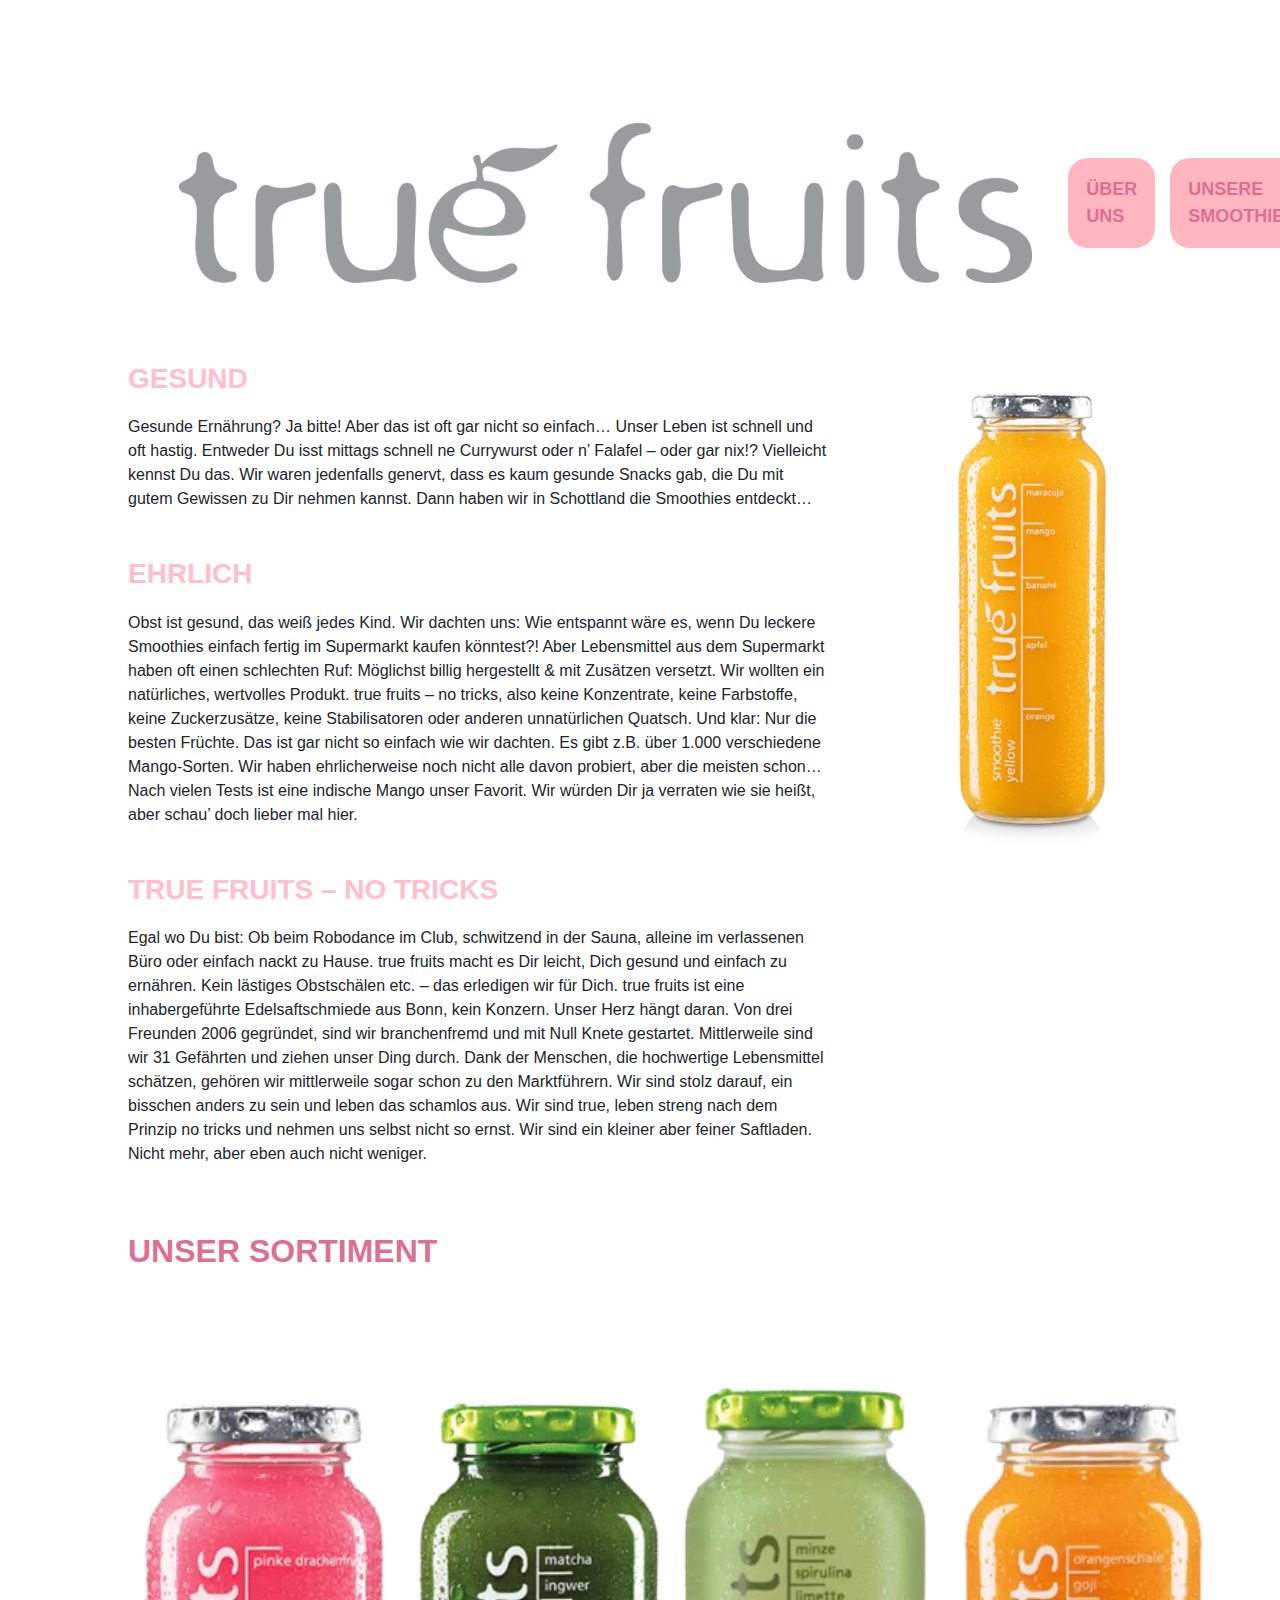
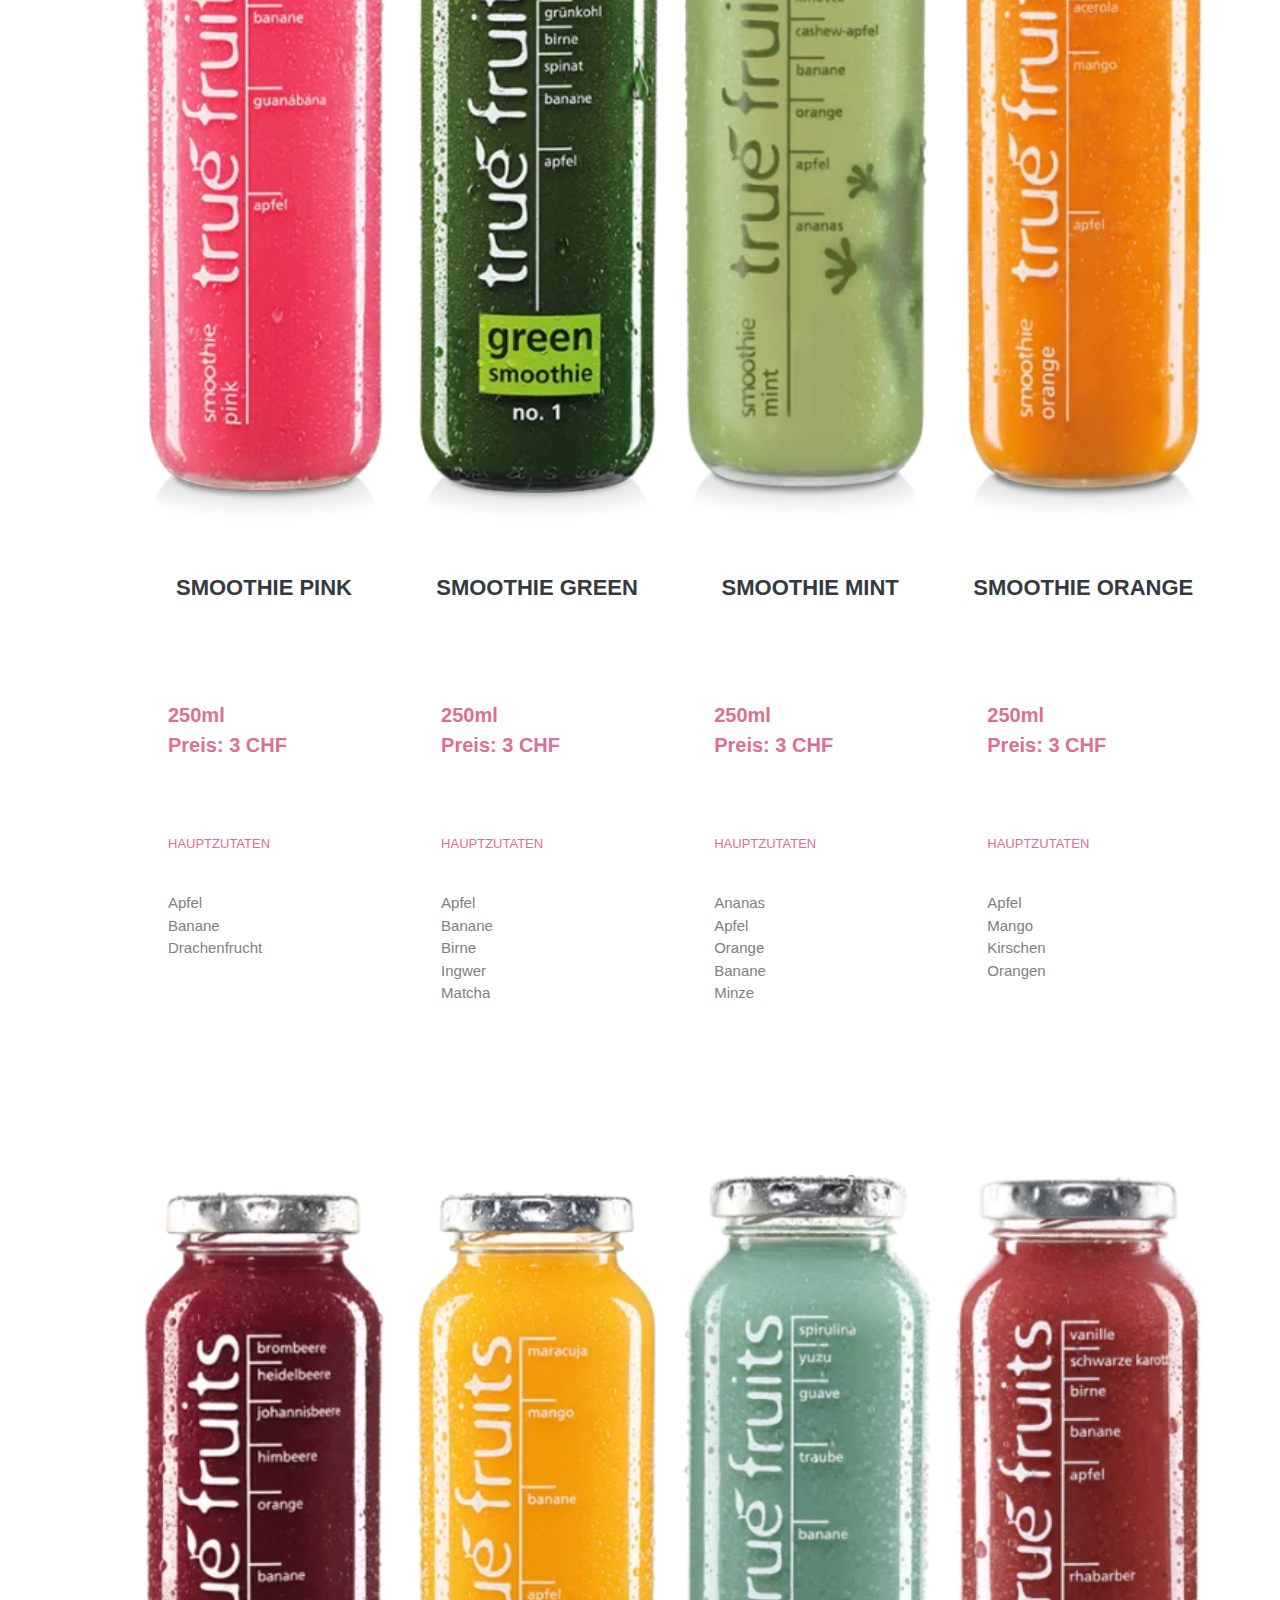
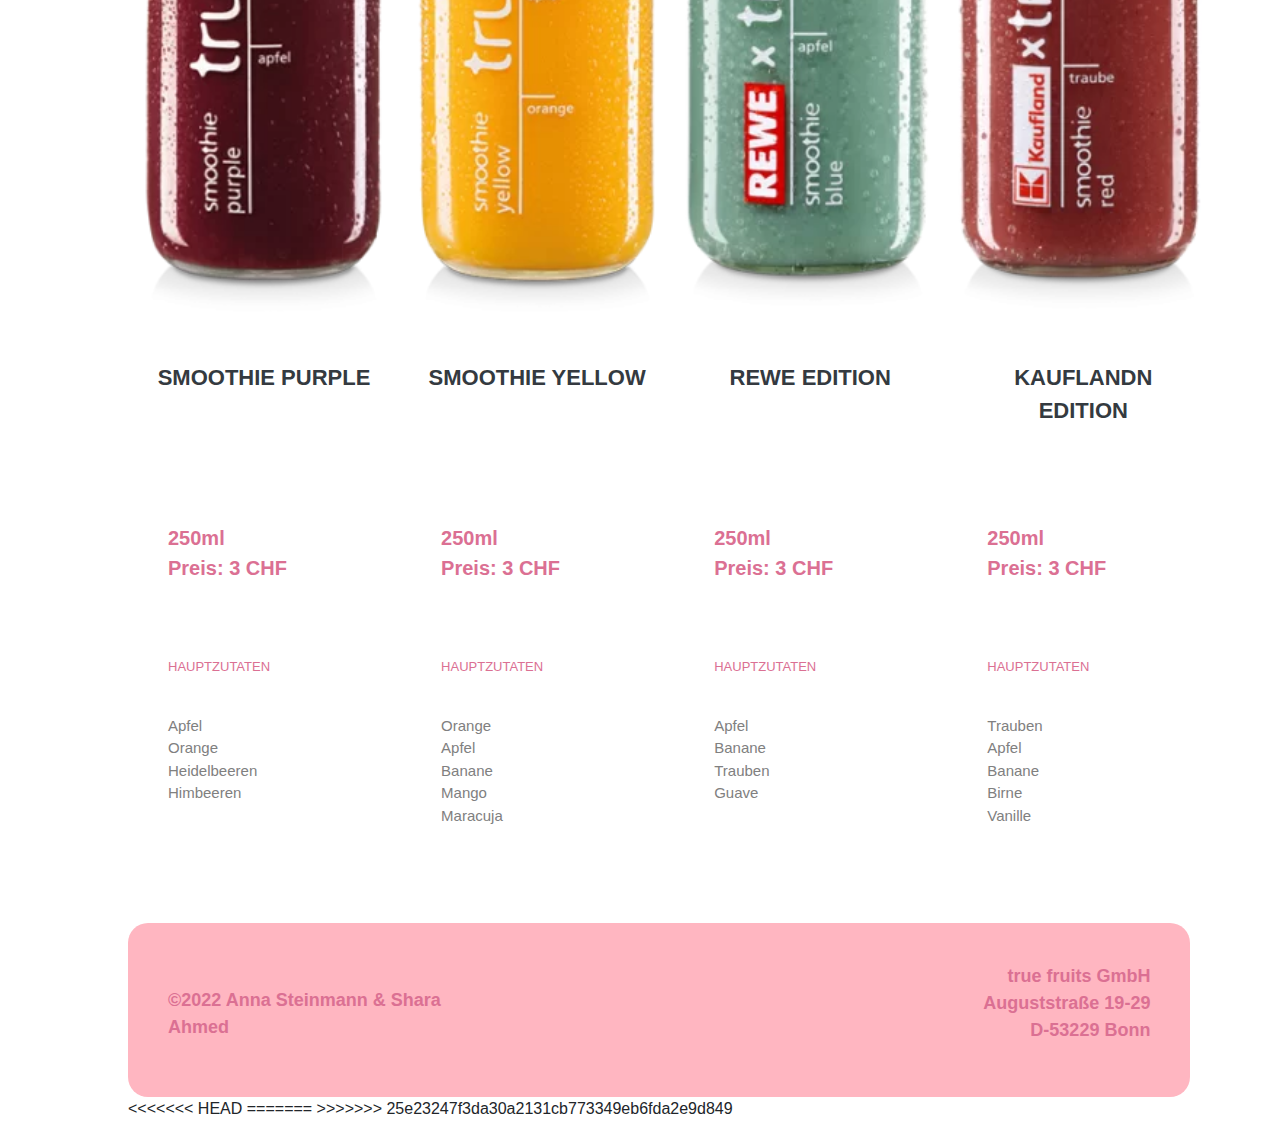
==== index.html @ 3691b010 "trouble shooting" ====
<!doctype html>
<html lang="de">
  <head>
    <!-- Required meta tags -->
    <meta charset="UTF-8">
	<title>true fruits</title>
    <meta name="viewport" content="width=device-width, initial-scale=1, shrink-to-fit=no">

    <link rel="stylesheet" type="text/css" href="styles.css" media="screen" />

    <!-- Bootstrap CSS -->
    <link rel="stylesheet" href="https://stackpath.bootstrapcdn.com/bootstrap/4.4.1/css/bootstrap.min.css" integrity="sha384-Vkoo8x4CGsO3+Hhxv8T/Q5PaXtkKtu6ug5TOeNV6gBiFeWPGFN9MuhOf23Q9Ifjh" crossorigin="anonymous">
    <link rel="stylesheet" herf="#style.css">
    <link rel="stylesheet" href="#detail.css">
    <title>TRUE FRUITS</title>
    </head>
    <body>

    <nav class="navbar navbar-expand-lg">
      <div class="container-fluid">
        <a class="navbar-brand" href="#navbar-brand">
          <img src="img/general/logo.png" alt="" width="auto" height="90">
          </a>
        <button class="navbar-toggler" type="button" data-bs-toggle="collapse" data-bs-target="#navbarNav" aria-controls="navbarNav" aria-expanded="false" aria-label="Toggle navigation">
          <span class="navbar-toggler-icon"></span>
        </button>
        <div class="cnavbar-" id="navbarNav">
          <ul class="navbar-nav">
            <li class="nav-item">
              <a class="nav-link" href="#about-us">Über Uns</a>
            </li>
            <li class="nav-item">
              <a class="nav-link" href="#smoothies">Unsere Smoothies</a>
            </li>

          </ul>
        </div>
      </div>
    </nav>

<div class="row">
<div class= "col-md-8">
    <div id="about-us"><h2></h2>
      <p><h3 class="p1 font-weight-bold" >gesund</h3>
        Gesunde Ernährung? Ja bitte! Aber das ist oft gar nicht so einfach… Unser Leben ist schnell und oft hastig. Entweder Du isst mittags schnell ne Currywurst oder n’ Falafel – oder gar nix!? Vielleicht kennst Du das. Wir waren jedenfalls genervt, dass es kaum gesunde Snacks gab, die Du mit gutem Gewissen zu Dir nehmen kannst. Dann haben wir in Schottland die Smoothies entdeckt…</p>
        
        <h3 class="p1 font-weight-bold">ehrlich</h3>
        <p>Obst ist gesund, das weiß jedes Kind. Wir dachten uns: Wie entspannt wäre es, wenn Du leckere Smoothies einfach fertig im Supermarkt kaufen könntest?! Aber Lebensmittel aus dem Supermarkt haben oft einen schlechten Ruf: Möglichst billig hergestellt & mit Zusätzen versetzt. Wir wollten ein natürliches, wertvolles Produkt. true fruits – no tricks, also keine Konzentrate, keine Farbstoffe, keine Zuckerzusätze, keine Stabilisatoren oder anderen unnatürlichen Quatsch. Und klar: Nur die besten Früchte. Das ist gar nicht so einfach wie wir dachten. Es gibt z.B. über 1.000 verschiedene Mango-Sorten. Wir haben ehrlicherweise noch nicht alle davon probiert, aber die meisten schon… Nach vielen Tests ist eine indische Mango unser Favorit. Wir würden Dir ja verraten wie sie heißt, aber schau’ doch lieber mal hier.</p>
        
        <h3 class="p1 font-weight-bold">true fruits – no tricks</h3>
        <p>Egal wo Du bist: Ob beim Robodance im Club, schwitzend in der Sauna, alleine im verlassenen Büro oder einfach nackt zu Hause. true fruits macht es Dir leicht, Dich gesund und einfach zu ernähren. Kein lästiges Obstschälen etc. – das erledigen wir für Dich. true fruits ist eine inhabergeführte Edelsaftschmiede aus Bonn, kein Konzern. Unser Herz hängt daran. Von drei Freunden 2006 gegründet, sind wir branchenfremd und mit Null Knete gestartet. Mittlerweile sind wir 31 Gefährten und ziehen unser Ding durch. Dank der Menschen, die hochwertige Lebensmittel schätzen, gehören wir mittlerweile sogar schon zu den Marktführern. Wir sind stolz darauf, ein bisschen anders zu sein und leben das schamlos aus. Wir sind true, leben streng nach dem Prinzip no tricks und nehmen uns selbst nicht so ernst. Wir sind ein kleiner aber feiner Saftladen. Nicht mehr, aber eben auch nicht weniger.</p>

      </div>
</div>
<div class="col-md-1"></div>
<div class= "col-md-3">
    <div class="slideshow-container">
      <div class="mySlides">
        <img src="img/carousel/true_fruits_smoothie_yellow_.webp" style="width:70%">
      </div>
      <div class="mySlides">
        <img src="img/carousel/true_fruits_smoothie_purple_.webp" style="width:70%">
      </div>
      <div class="mySlides">
        <img src="img/carousel/true_fruits_smoothie_pink_.webp" style="width:70%">
      </div>
      <div class="mySlides">
        <img src="img/carousel/true_fruits_smoothie_orangenschale_.webp" style="width:70%">
      </div>
      <div class="mySlides">
        <img src="img/carousel/true_fruits_green_smoothie_.webp" style="width:70%">
      </div>
      <div class="mySlides">
        <img src="img/carousel/Smoothie_Mint_.webp" style="width:70%">
      </div>
      <div class="mySlides">
        <img src="img/carousel/Red_Smoothie_Kaufland_.webp" style="width:70%">
      </div>
      <div class="mySlides">
        <img src="img/carousel/Blue_Smoothie_Rewe_.webp" style="width:70%">
      </div>

      </div>
</div>

    </div>

    <script>
      var slideIndex = 0;
      showSlides();
      function showSlides() {
        var i;
        var slides = document.getElementsByClassName("mySlides");
        for(i = 0; i < slides.length; i++) {
         slides[i].style.display = "none";
        }
        slideIndex++;
        if(slideIndex > slides.length) {
          slideIndex = 1
        }
        slides[slideIndex - 1].style.display = "block";
        setTimeout(showSlides, 2000); // Change image every 2 seconds
      }
    </script>


<div class="smoothie" id="smoothies">
    <h2 class="p2 text-uppercase font-weight-bold">Unser Sortiment</h2>
    <div class="fruit" id="fruit">

<div class="row">
<div class="col-md-3">
    <div class="mb-3" class="card" style="width: 17rem;">
        <img class="card-img-top" src="img/carousel/true_fruits_smoothie_pink_.webp">
        <div class="card-body">
            <p class="card-text text-dark smoothie-name">Smoothie Pink</p>
        </div>
    </div>


</div>
    <div class="col-md-3">
    <div class="mb-3" class="card" style="width: 17rem;">
        <img class="card-img-top" src="img/carousel/true_fruits_green_smoothie_.webp">
        <div class="card-body">
            <p class="card-text text-dark smoothie-name">Smoothie Green</p>
        </div>
    </div>
</div>
    <div class="col-md-3">
    <div class=" mb-3" class="card" style="width: 17rem;">
        <img class="card-img-top" src="img/carousel/Smoothie_Mint_.webp">
        <div class="card-body">
            <p class="card-text text-dark smoothie-name">Smoothie Mint </p>
        </div>
    </div>
</div>
    <div class="col-md-3">
        <div class=" mb-3" class="card" style="width: 17rem;">
            <img class="card-img-top" src="img/carousel//true_fruits_smoothie_orangenschale_.webp">
            <div class="card-body">
                <p class="card-text text-dark smoothie-name">Smoothie Orange</p>
                </div>
            </div>
        </div>
    </div>
</div>
  </div>

  <div class="price" id="price">
    <h2 class="text-uppercase"></h2>

<div class="row">
  <div class="col-md-3">
    <div class=" mb-3"class="card" style="width: 17rem;">
        <div class="card-body">
                <p class="card-text ">250ml <br> Preis: 3 CHF</p>
        </div>
    </div>
</div>
    <div class="col-md-3">
      <div class=" mb-3"class="card" style="width: 17rem;">
          <div class="card-body">
                <p class="card-text ">250ml <br> Preis: 3 CHF</p>
          </div>
      </div>
  </div>
    <div class="col-md-3">
        <div class=" mb-3"class="card" style="width: 17rem;">
            <div class="card-body">
                <p class="card-text ">250ml <br> Preis: 3 CHF</p>
            </div>
        </div>
    </div>
    <div class="col-md-3">
      <div class=" mb-3"class="card" style="width: 17rem;">
          <div class="card-body">
                <p class="card-text ">250ml <br> Preis: 3 CHF</p>
          </div>
      </div>
  </div>
    </div>
</div>

 <div class="zutaten" id="zutaten">
    <div class="row -1">
        <div class="col-md-3">
          <h2 class="text-uppercase ingredients-title">Hauptzutaten</h2>
            <div class="mb-3" class="card" style="width: 17rem;">
                <div class="card-body">
                    <ul class="card-text ">
                    <li>Apfel</li>
                    <li>Banane</li>
                    <li>Drachenfrucht</li>
                    </ul>
                </div>
            </div>
        </div>

        <div class="col-md-3">
                  <h2 class="text-uppercase ingredients-title">Hauptzutaten</h2>
            <div class=" mb-3" class="card" style="width: 17rem;">
                <div class="card-body">
                    <ul class="card-text ">
                      <li>Apfel</li>
                      <li>Banane</li>
                      <li>Birne</li>
                      <li>Ingwer</li>
                      <li>Matcha</li>
                      </ul>
                </div>
            </div>
        </div>
        <div class="col-md-3">
                  <h2 class="text-uppercase ingredients-title">Hauptzutaten</h2>
            <div class=" mb-3" class="card" style="width: 17rem;">
                <div class="card-body">
                    <ul class="card-text ">
                      <li> Ananas</li>
                      <li> Apfel</li>
                      <li> Orange</li>
                      <li> Banane</li>
                      <li> Minze</li>
                      </ul>
                </div>
            </div>
        </div>
        <div class="col-md-3">
                  <h2 class="text-uppercase ingredients-title">Hauptzutaten</h2>
            <div class=" mb-3" class="card" style="width: 17rem;">
                <div class="card-body">
                    <ul class="card-text ">
                      <li>Apfel</li>
                      <li>Mango</li>
                      <li>Kirschen</li>
                      <li>Orangen</li>
                      </ul>
                    </div>
                </div>
            </div>
        </div>
    </div>




    <div class="smoothie" id="smoothies">
      <h2 class="text-uppercase"  ></h2>


    <div class="row">
        <div class="col-md-3">
            <div class=" mb-3"class="card" style="width: 17rem;">
                <img class="card-img-top" src="img/carousel/true_fruits_smoothie_purple_.webp">
                <div class="card-body">
                    <p class="card-text text-dark smoothie-name">Smoothie Purple</p>
                </div>
            </div>
        </div>
        <div class="col-md-3">
            <div class=" mb-3" class="card" style="width: 17rem;">
                <img class="card-img-top" src="img/carousel/true_fruits_smoothie_yellow_.webp">
                <div class="card-body">
                    <p class="card-text text-dark smoothie-name">Smoothie Yellow</p>
                </div>
            </div>
        </div>
        <div class="col-md-3">
            <div class=" mb-3" class="card" style="width: 17rem;">
                <img class="card-img-top" src="img/carousel/Blue_Smoothie_Rewe_.webp">
                <div class="card-body">
                    <p class="card-text text-dark smoothie-name">Rewe Edition</p>
                </div>
            </div>
        </div>
        <div class="col-md-3">
            <div class=" mb-3" class="card" style="width: 17rem;">
                <img class="card-img-top" src="img/carousel/Red_Smoothie_Kaufland_.webp">
                <div class="card-body">
                    <p class="card-text text-dark smoothie-name">Kauflandn Edition</p>
                    </div>
                </div>
            </div>
        </div>
    </div>

    <div class="price" id="price">
      <h2 class="text-uppercase"></h2>

  <div class="row">
    <div class="col-md-3">
      <div class=" mb-3"class="card" style="width: 17rem;">
          <div class="card-body">
                <p class="card-text ">250ml <br> Preis: 3 CHF</p>
          </div>
      </div>
  </div>
      <div class="col-md-3">
        <div class=" mb-3"class="card" style="width: 17rem;">
            <div class="card-body">
                <p class="card-text ">250ml <br> Preis: 3 CHF</p>
            </div>
        </div>
    </div>
      <div class="col-md-3">
          <div class=" mb-3"class="card" style="width: 17rem;">
              <div class="card-body">
            <p class="card-text ">250ml <br> Preis: 3 CHF</p>
              </div>
          </div>
      </div>
      <div class="col-md-3">
        <div class=" mb-3"class="card" style="width: 17rem;">
            <div class="card-body">
                <p class="card-text ">250ml <br> Preis: 3 CHF</p>
            </div>
        </div>
    </div>
      </div>
  </div>

    <div class="zutaten" id="zutaten">

  <div class="row">
      <div class="col-md-3">
        <h2 class="text-uppercase ingredients-title">Hauptzutaten</h2>
          <div class=" mb-3"class="card" style="width: 17rem;">
              <div class="card-body">
                  <ul class="card-text ">
                   <li> Apfel</li>
                   <li> Orange</li>
                   <li> Heidelbeeren</li>
                   <li> Himbeeren</li>
                   </ul>
              </div>
          </div>
      </div>
      <div class="col-md-3">
                <h2 class="text-uppercase ingredients-title">Hauptzutaten</h2>
          <div class=" mb-3"class="card" style="width: 17rem;">
              <div class="card-body">
                  <ul class="card-text">
                    <li> Orange</li>
                    <li> Apfel</li>
                    <li> Banane</li>
                    <li> Mango</li>
                   	<li> Maracuja</li>
                   	</ul>
              </div>
          </div>
      </div>
      <div class="col-md-3">
               <h2 class="text-uppercase ingredients-title">Hauptzutaten</h2>
          <div class=" mb-3"class="card" style="width: 17rem;">
              <div class="card-body">
                  <ul class="card-text ">
                   <li> Apfel</li>
                   <li> Banane</li>
                   <li> Trauben</li>
                   <li> Guave</li>
                   </ul>
              </div>
          </div>
      </div>
      <div class="col-md-3">
                <h2 class="text-uppercase ingredients-title">Hauptzutaten</h2>
          <div class=" mb-3"class="card" style="width: 17rem;">
              <div class="card-body">
                  <ul class="card-text ">
                    <li>Trauben</li>
                    <li>Apfel</li>
                    <li>Banane</li>
                    <li>Birne</li>
                    <li>Vanille</li>
                    </ul>
                  </div>
              </div>
          </div>
      </div>
  </div> 
  

  <footer>
    <div class="row">
      <div class="col-md-4">
        <p class="copy-text mt-4">&copy;2022 Anna Steinmann & Shara Ahmed</p>
      </div>
      <div class="col-md-4 text-right"></div>
      <div class="col-md-4 text-right">
      true fruits GmbH<br>
      Auguststraße 19-29<br>
      D-53229 Bonn<br>
    </div>
  </footer>

    <!-- Optional JavaScript -->
    <!-- jQuery first, then Popper.js, then Bootstrap JS -->
    <script src="https://cdn.jsdelivr.net/npm/bootstrap@5.1.3/dist/js/bootstrap.bundle.min.js" integrity="sha384-ka7Sk0Gln4gmtz2MlQnikT1wXgYsOg+OMhuP+IlRH9sENBO0LRn5q+8nbTov4+1p" crossorigin="anonymous"></script>
  
<<<<<<< HEAD
 <script src="main.js"></script>
    <script src="detail-json.js"></script>
  
=======
    <script src="main.js"></script>
    <script src="smoothies.js"></script>
>>>>>>> 25e23247f3da30a2131cb773349eb6fda2e9d849
  </body>
</html>
---- styles.css ----
body {
    padding: 7% 7% 1% 10%;
}

.navbar img{
    background-color: white!important;
    padding: 20px;
    width: auto;
    height: 200px;
}

.navbar li{
    background-color: lightpink;
    border-radius: 20px;
    padding: 10px;
    margin-right: 15px;
}

.navbar a{
    color: palevioletred;
    font-weight: bold;
    font-size: large;
    text-transform: uppercase;
}

h1 {
    color: pink;
    text-align: center;
    text-transform: uppercase;
    margin: 20px 0 20px 0;
    font-weight: bolder;
}

.p {
    font-size: medium;
    text-align: center;
    color: black;
}

h2 {
    color: palevioletred;
    text-align: justify;
    margin: 20px 0 20px 0;
    font-weight: bold;
}

.card-text{
    color: palevioletred;
    border: 20px;
    padding: 20px;
    font-size: 20px;
}

.card-text li{
    color: gray;
    font-size: 15px;
    text-align: left;
    list-style: none;
}

.smoothie-name{
    background-color: white;
    padding: 0;
    font-size: 22px;
    text-align: center;
    text-transform: uppercase;
}

.carousel-control-prev,.carousel-control-next{
    width: 10px;
    height: 20px;
    background-color: green;
}

  .p1{
      margin-bottom: 20px;
  }

  .p2{
      margin-top: 50px;
  }

  h3{
    color: pink;
    padding-top: 30px;
    text-transform: uppercase;
  }


.smoothie{
    margin-bottom: 20px;
    font-weight: bold;
}

.ingredients-title{
  font-size: small;
  margin: 0 0 0 40px;

}
.price{
  margin-top: 20px;
  margin-bottom: 20px;
  font-weight: bold;
}

* {
    box-sizing: content-box;
  }
  body {
    font-family: Verdana, sans-serif;
    margin: 0
  }


  .slideshow-container {
    max-width: 1000px;
    position: relative;
    margin: auto;
  }

  
  .fade {
    -webkit-animation-name: fade;
    -webkit-animation-duration: 5s;
    animation-name: fade;
    animation-duration: 5s;
  }
  @-webkit-keyframes fade {
    from {
      opacity: .4
    }
    to {
      opacity: 1
    }
  }
  @keyframes fade {
    from {
      opacity: .4
    }
    to {
      opacity: 1
    }
  }

  footer{
    color: palevioletred;
    background-color: lightpink;
    font-weight: bold;
    padding: 40px;
    font-size: large;
    margin-top: 40px;
      border-radius: 20px;
  }
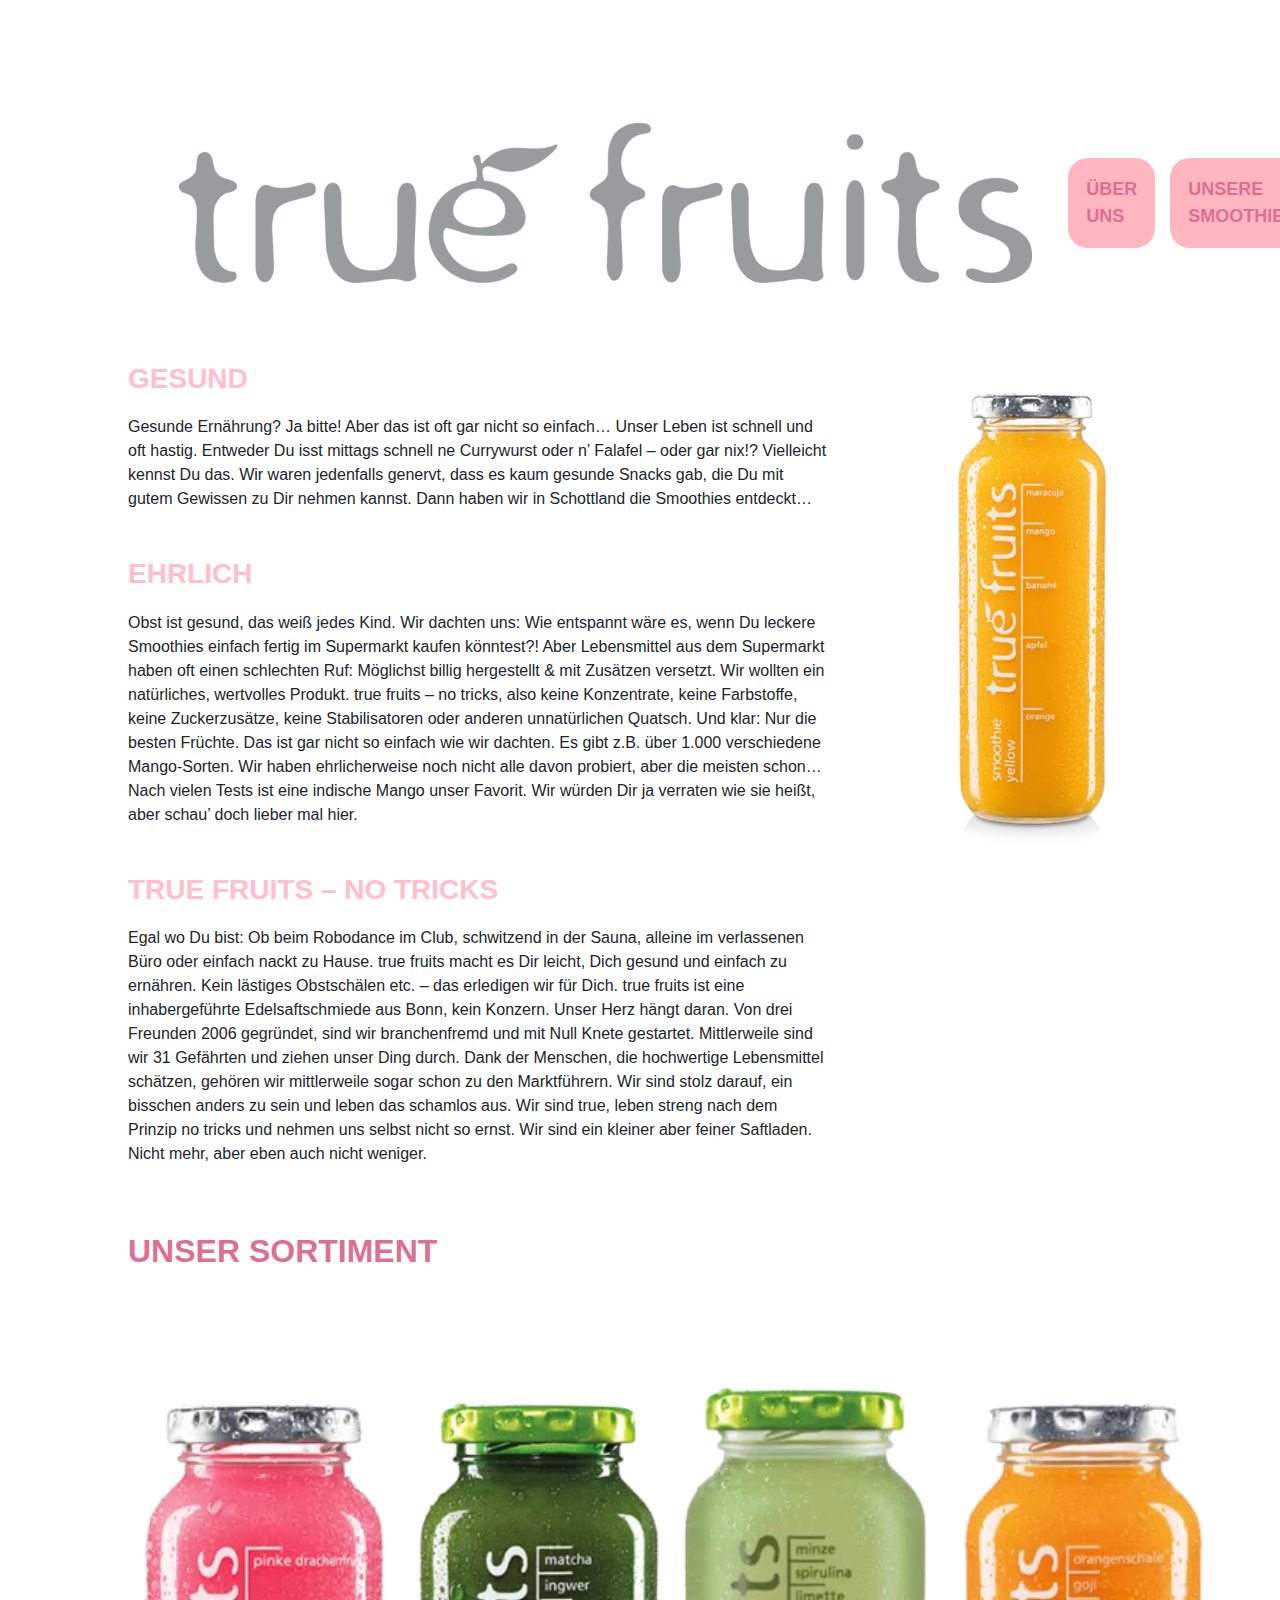
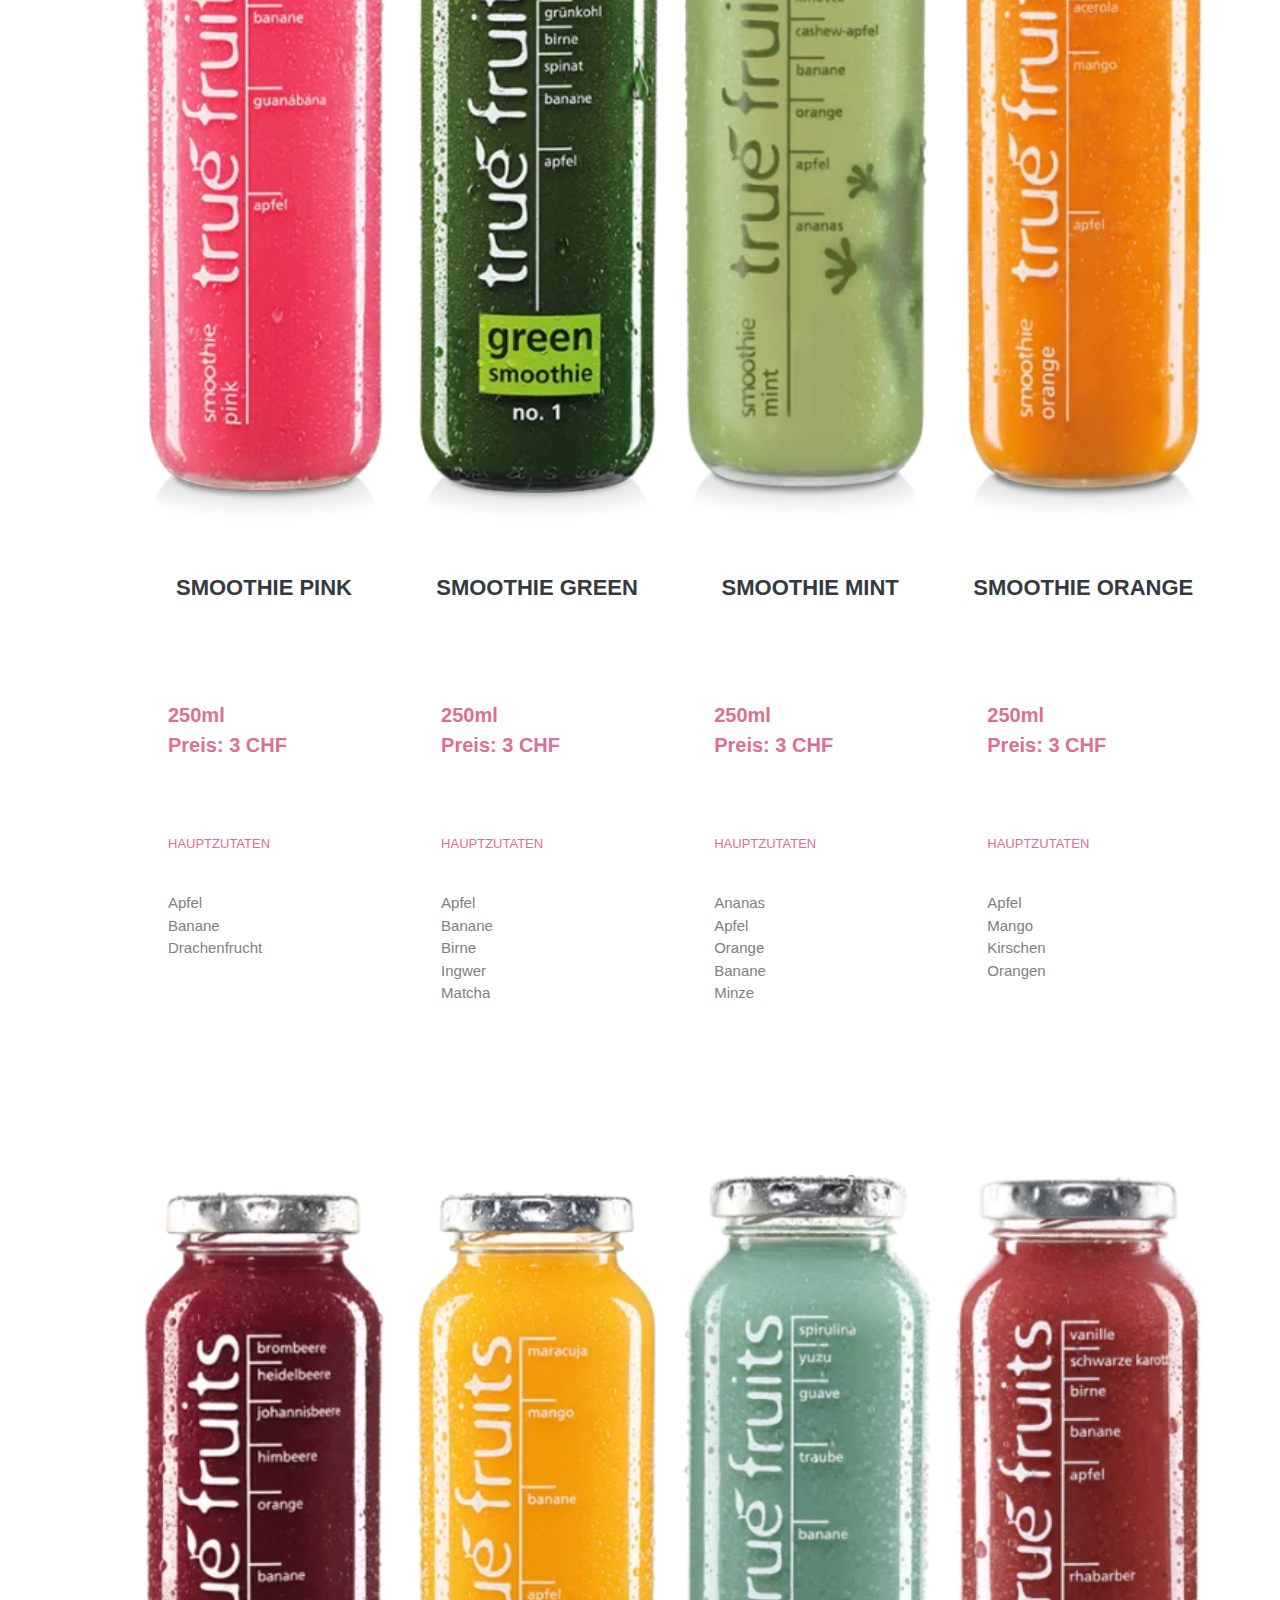
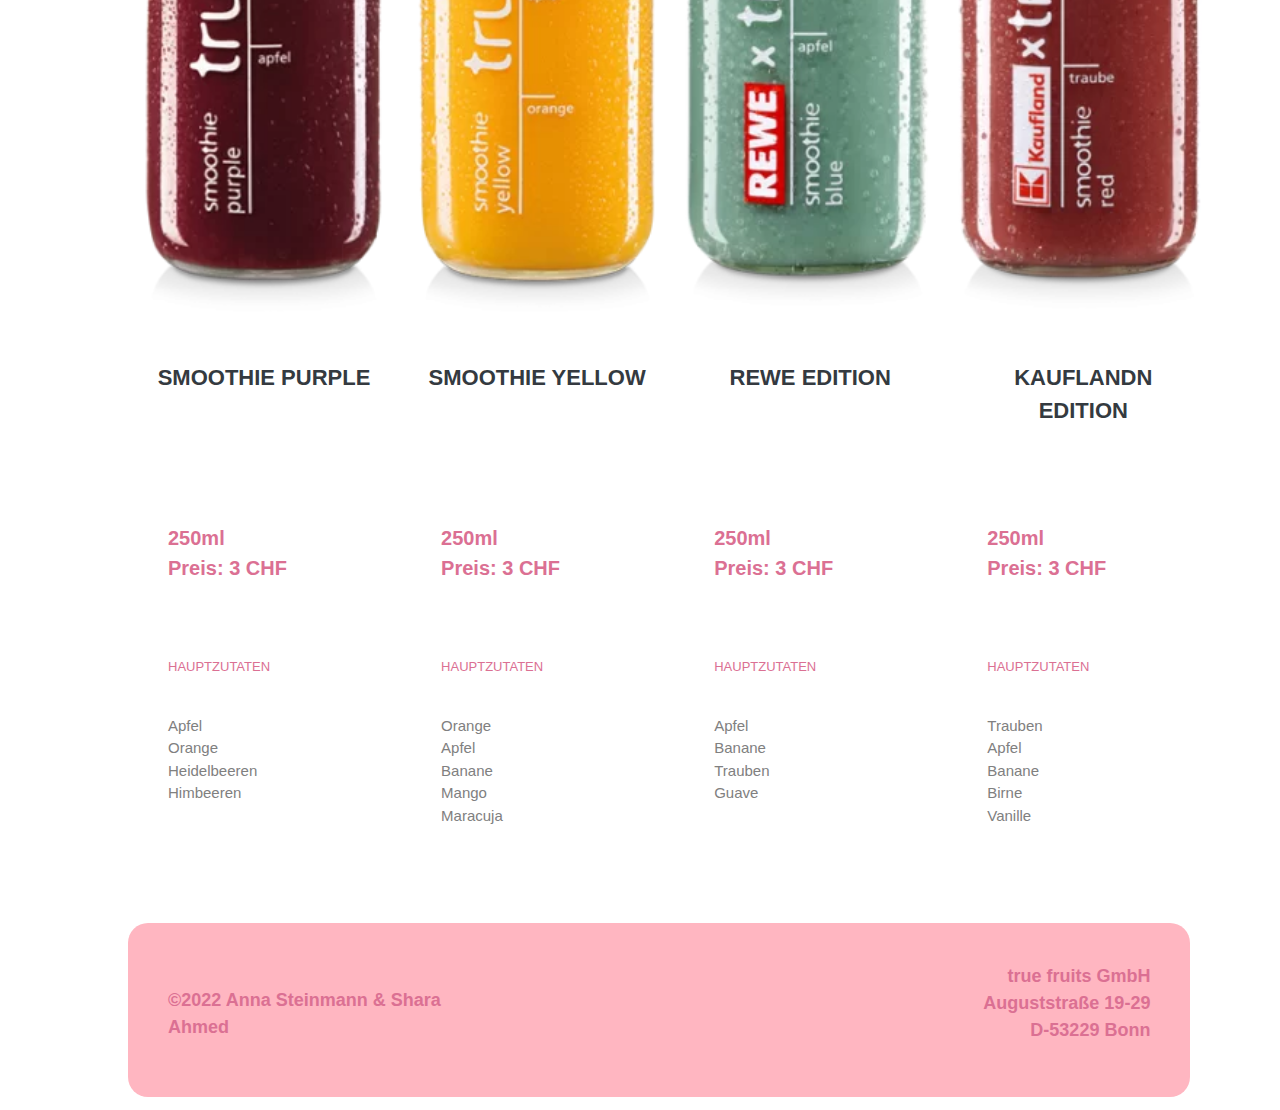
==== commit 4c1dd0ad: "fixed structure" ====
--- a/index.html
+++ b/index.html
@@ -6,12 +6,11 @@
 	<title>true fruits</title>
     <meta name="viewport" content="width=device-width, initial-scale=1, shrink-to-fit=no">
 
-    <link rel="stylesheet" type="text/css" href="styles.css" media="screen" />
+     <link rel="stylesheet" href="styles/styles.css">
 
     <!-- Bootstrap CSS -->
     <link rel="stylesheet" href="https://stackpath.bootstrapcdn.com/bootstrap/4.4.1/css/bootstrap.min.css" integrity="sha384-Vkoo8x4CGsO3+Hhxv8T/Q5PaXtkKtu6ug5TOeNV6gBiFeWPGFN9MuhOf23Q9Ifjh" crossorigin="anonymous">
-    <link rel="stylesheet" herf="#style.css">
-    <link rel="stylesheet" href="#detail.css">
+
     <title>TRUE FRUITS</title>
     </head>
     <body>
@@ -397,13 +396,11 @@
     <!-- jQuery first, then Popper.js, then Bootstrap JS -->
     <script src="https://cdn.jsdelivr.net/npm/bootstrap@5.1.3/dist/js/bootstrap.bundle.min.js" integrity="sha384-ka7Sk0Gln4gmtz2MlQnikT1wXgYsOg+OMhuP+IlRH9sENBO0LRn5q+8nbTov4+1p" crossorigin="anonymous"></script>
   
-<<<<<<< HEAD
- <script src="main.js"></script>
-    <script src="detail-json.js"></script>
+ <script src="scripts/main.js"></script>
+    <script src="scripts/detail-json.js"></script>
   
-=======
-    <script src="main.js"></script>
-    <script src="smoothies.js"></script>
->>>>>>> 25e23247f3da30a2131cb773349eb6fda2e9d849
+    <script src="scripts/main.js"></script>
+    <script src="scripts/smoothies.js"></script>
+
   </body>
 </html>--- a/styles/styles.css
+++ b/styles/styles.css
@@ -0,0 +1,153 @@
+body {
+    padding: 7% 7% 1% 10%;
+}
+
+.navbar img{
+    background-color: white!important;
+    padding: 20px;
+    width: auto;
+    height: 200px;
+}
+
+.navbar li{
+    background-color: lightpink;
+    border-radius: 20px;
+    padding: 10px;
+    margin-right: 15px;
+}
+
+.navbar a{
+    color: palevioletred;
+    font-weight: bold;
+    font-size: large;
+    text-transform: uppercase;
+}
+
+h1 {
+    color: pink;
+    text-align: center;
+    text-transform: uppercase;
+    margin: 20px 0 20px 0;
+    font-weight: bolder;
+}
+
+.p {
+    font-size: medium;
+    text-align: center;
+    color: black;
+}
+
+h2 {
+    color: palevioletred;
+    text-align: justify;
+    margin: 20px 0 20px 0;
+    font-weight: bold;
+}
+
+.card-text{
+    color: palevioletred;
+    border: 20px;
+    padding: 20px;
+    font-size: 20px;
+}
+
+.card-text li{
+    color: gray;
+    font-size: 15px;
+    text-align: left;
+    list-style: none;
+}
+
+.smoothie-name{
+    background-color: white;
+    padding: 0;
+    font-size: 22px;
+    text-align: center;
+    text-transform: uppercase;
+}
+
+.carousel-control-prev,.carousel-control-next{
+    width: 10px;
+    height: 20px;
+    background-color: green;
+}
+
+  .p1{
+      margin-bottom: 20px;
+  }
+
+  .p2{
+      margin-top: 50px;
+  }
+
+  h3{
+    color: pink;
+    padding-top: 30px;
+    text-transform: uppercase;
+  }
+
+
+.smoothie{
+    margin-bottom: 20px;
+    font-weight: bold;
+}
+
+.ingredients-title{
+  font-size: small;
+  margin: 0 0 0 40px;
+
+}
+.price{
+  margin-top: 20px;
+  margin-bottom: 20px;
+  font-weight: bold;
+}
+
+* {
+    box-sizing: content-box;
+  }
+  body {
+    font-family: Verdana, sans-serif;
+    margin: 0
+  }
+
+
+  .slideshow-container {
+    max-width: 1000px;
+    position: relative;
+    margin: auto;
+  }
+
+  
+  .fade {
+    -webkit-animation-name: fade;
+    -webkit-animation-duration: 5s;
+    animation-name: fade;
+    animation-duration: 5s;
+  }
+  @-webkit-keyframes fade {
+    from {
+      opacity: .4
+    }
+    to {
+      opacity: 1
+    }
+  }
+  @keyframes fade {
+    from {
+      opacity: .4
+    }
+    to {
+      opacity: 1
+    }
+  }
+
+  footer{
+    color: palevioletred;
+    background-color: lightpink;
+    font-weight: bold;
+    padding: 40px;
+    font-size: large;
+    margin-top: 40px;
+      border-radius: 20px;
+  }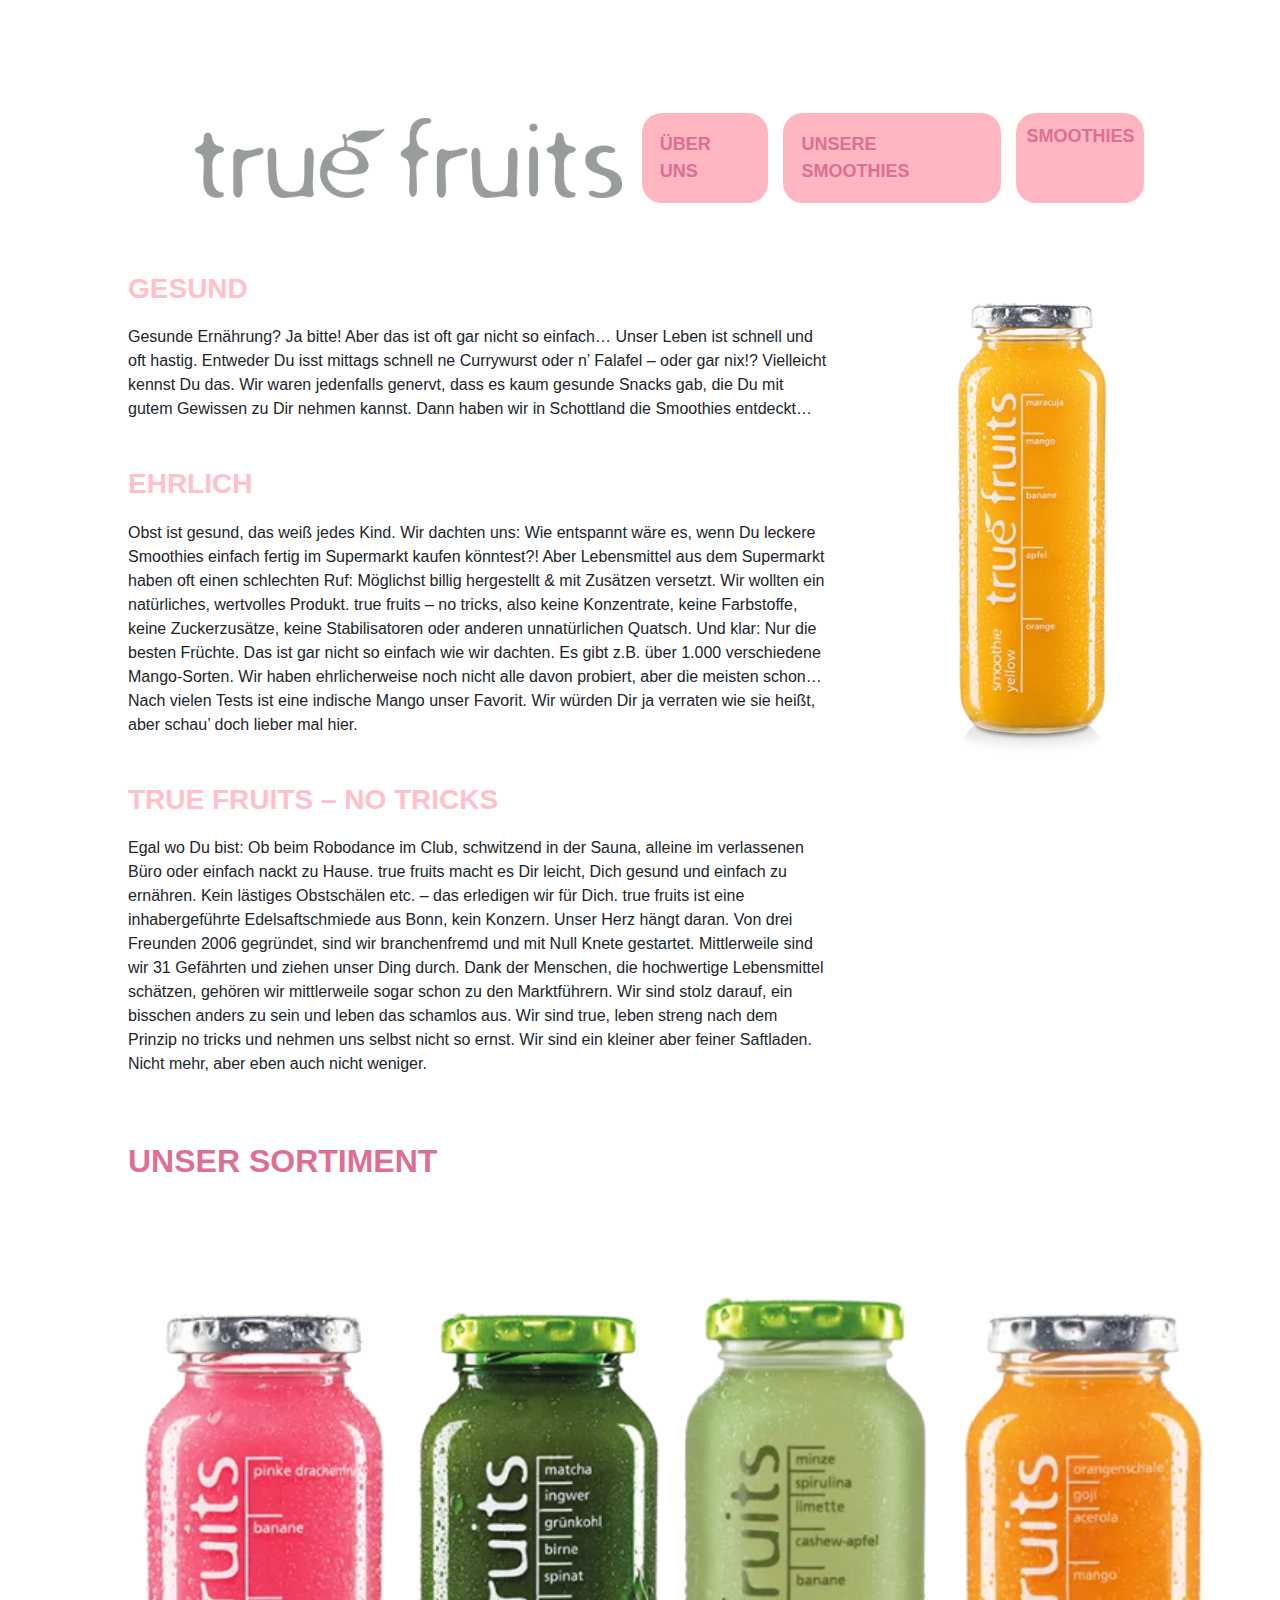
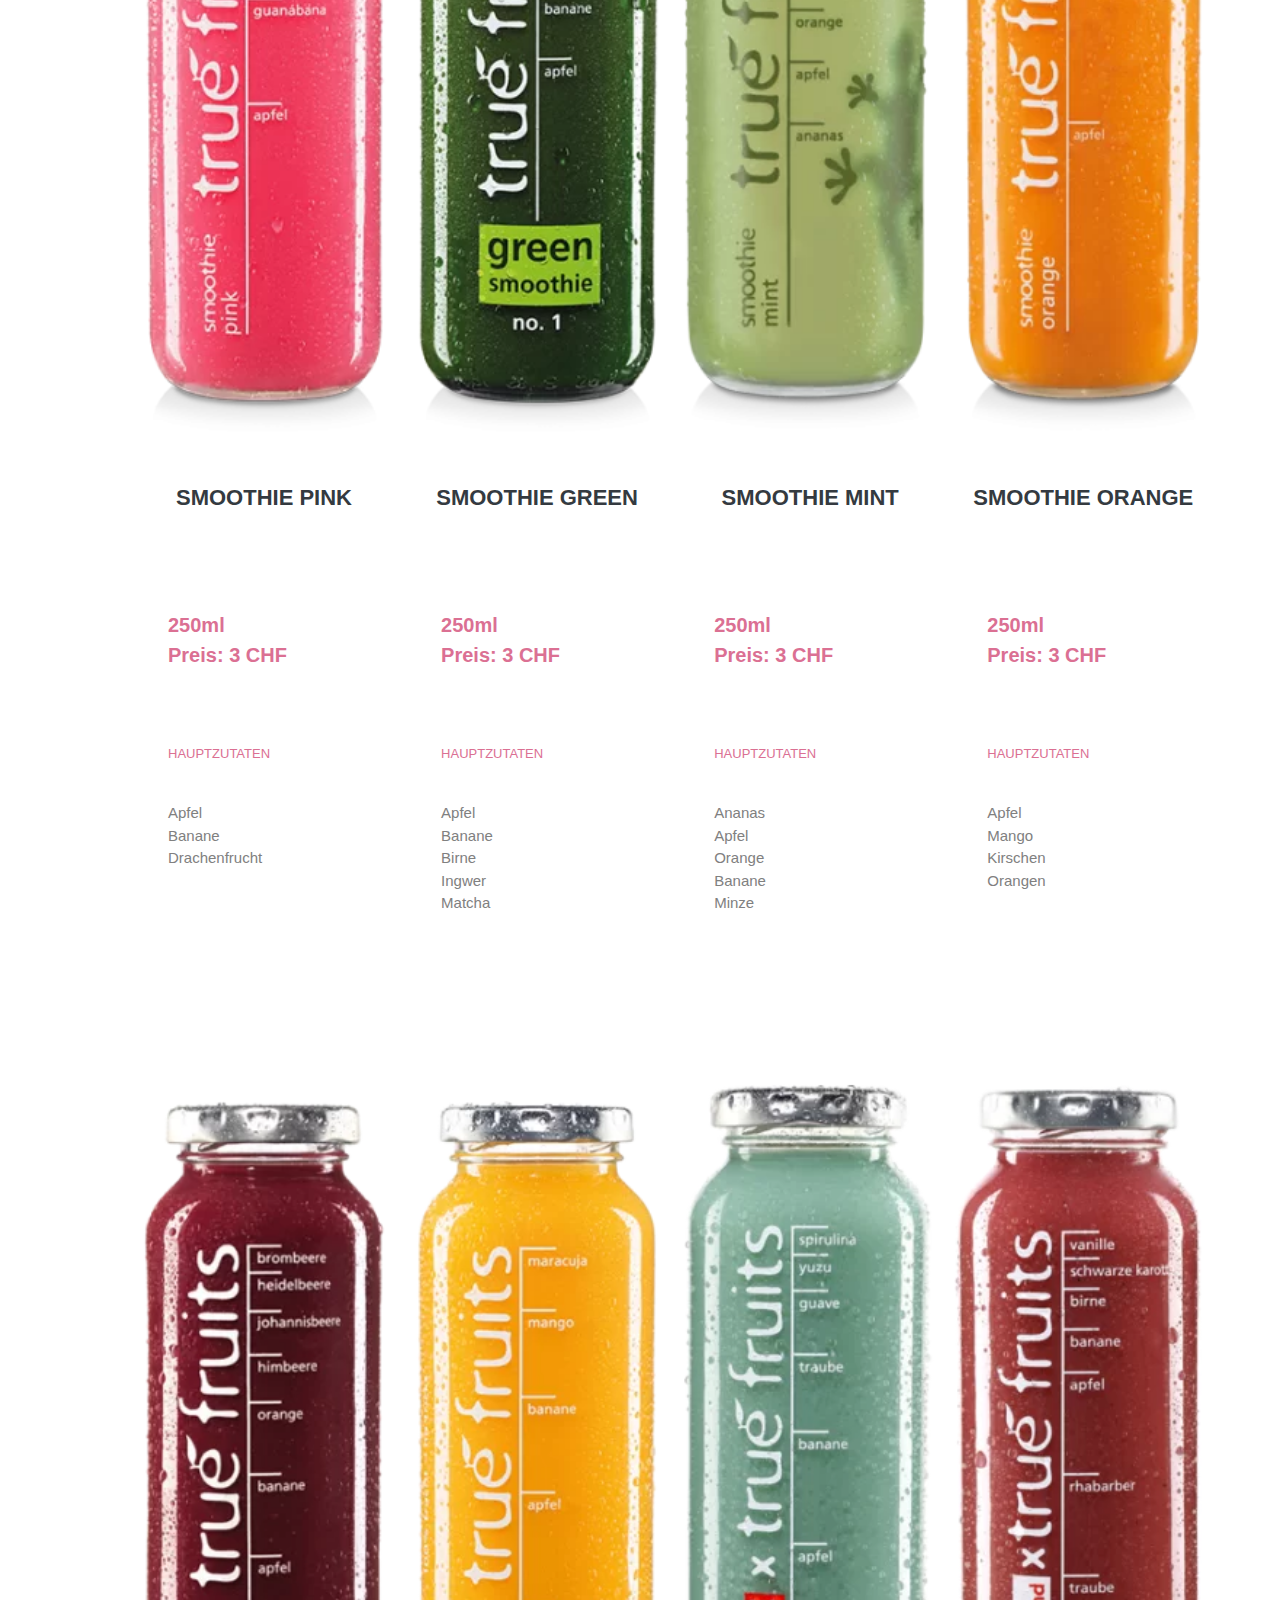
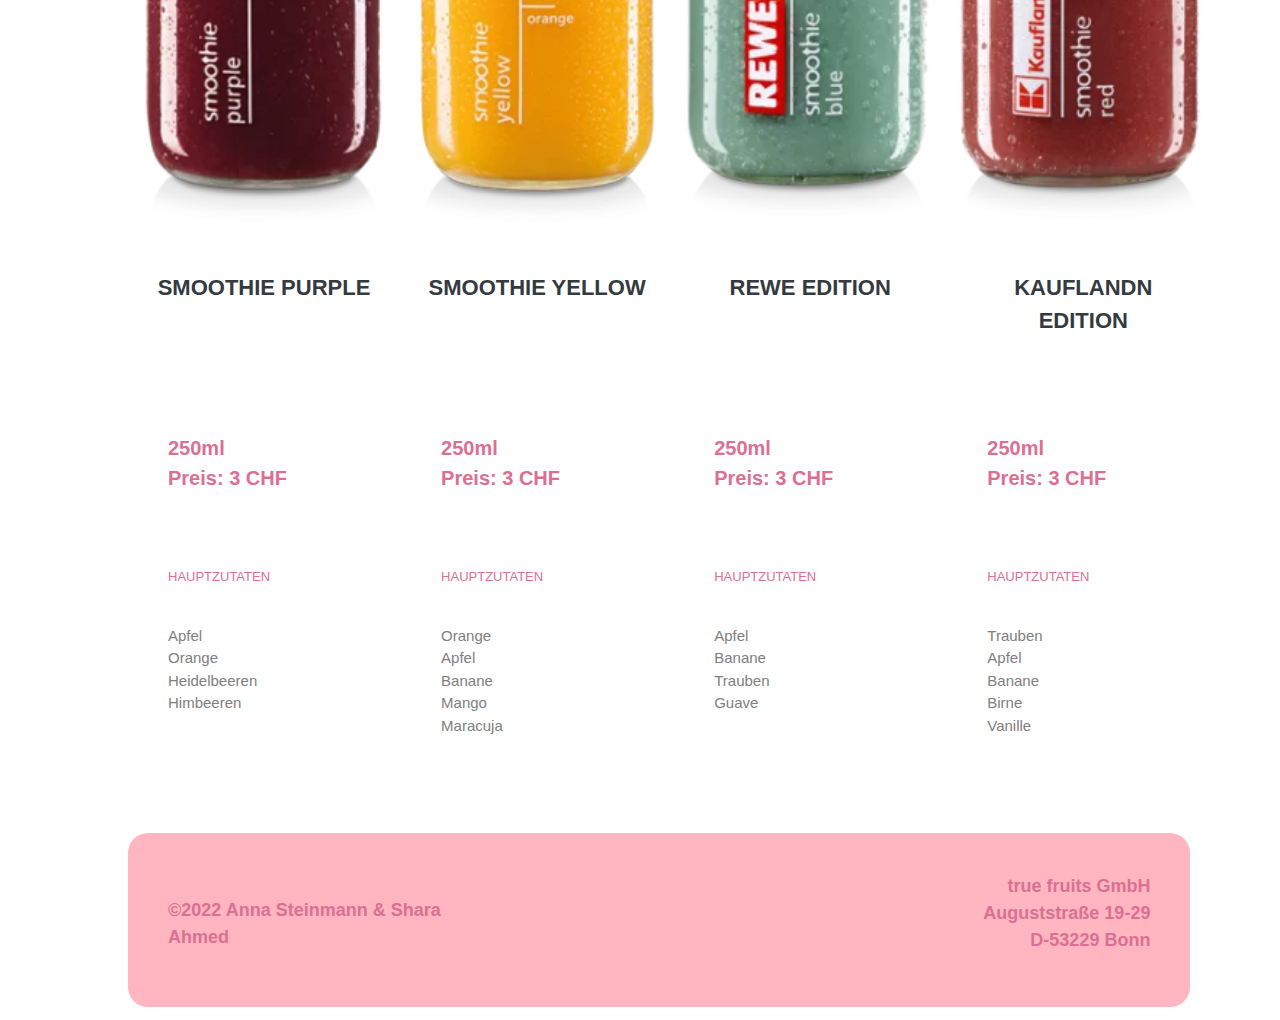
==== commit de2d40cf: "styling changes" ====
--- a/index.html
+++ b/index.html
@@ -18,7 +18,7 @@
     <nav class="navbar navbar-expand-lg">
       <div class="container-fluid">
         <a class="navbar-brand" href="#navbar-brand">
-          <img src="img/general/logo.png" alt="" width="auto" height="90">
+          <a href="index.html"><img class="logo" src="img/general/logo.png"></a>
           </a>
         <button class="navbar-toggler" type="button" data-bs-toggle="collapse" data-bs-target="#navbarNav" aria-controls="navbarNav" aria-expanded="false" aria-label="Toggle navigation">
           <span class="navbar-toggler-icon"></span>
@@ -30,6 +30,11 @@
             </li>
             <li class="nav-item">
               <a class="nav-link" href="#smoothies">Unsere Smoothies</a>
+            </li>
+
+            <li class="nav-item">
+              <a href="detail.html">Smoothies</a>
+
             </li>
 
           </ul>
--- a/styles/styles.css
+++ b/styles/styles.css
@@ -21,6 +21,14 @@
     font-weight: bold;
     font-size: large;
     text-transform: uppercase;
+}
+
+.logo{
+    background-color: red;
+    border: aquamarine;
+    height: 120px!important;
+    //margin-right: 500px;
+    padding: 0;
 }
 
 h1 {
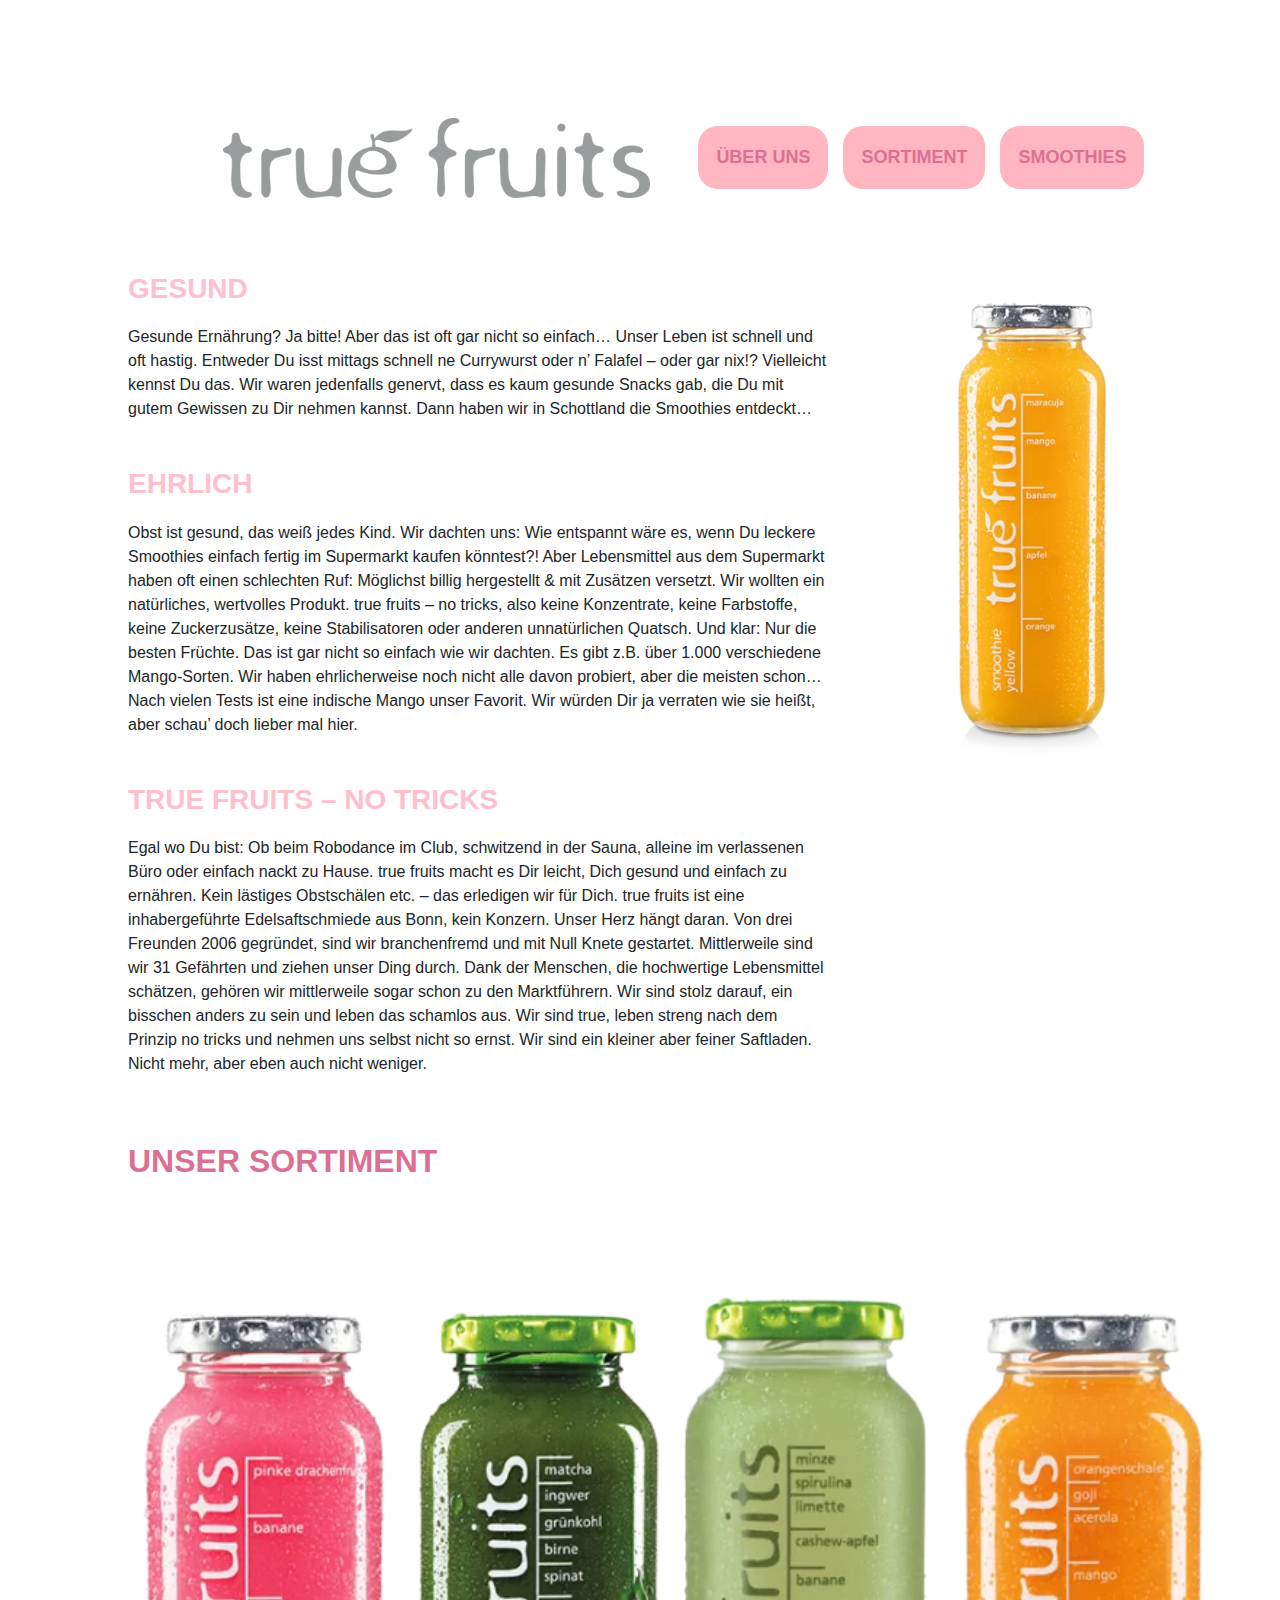
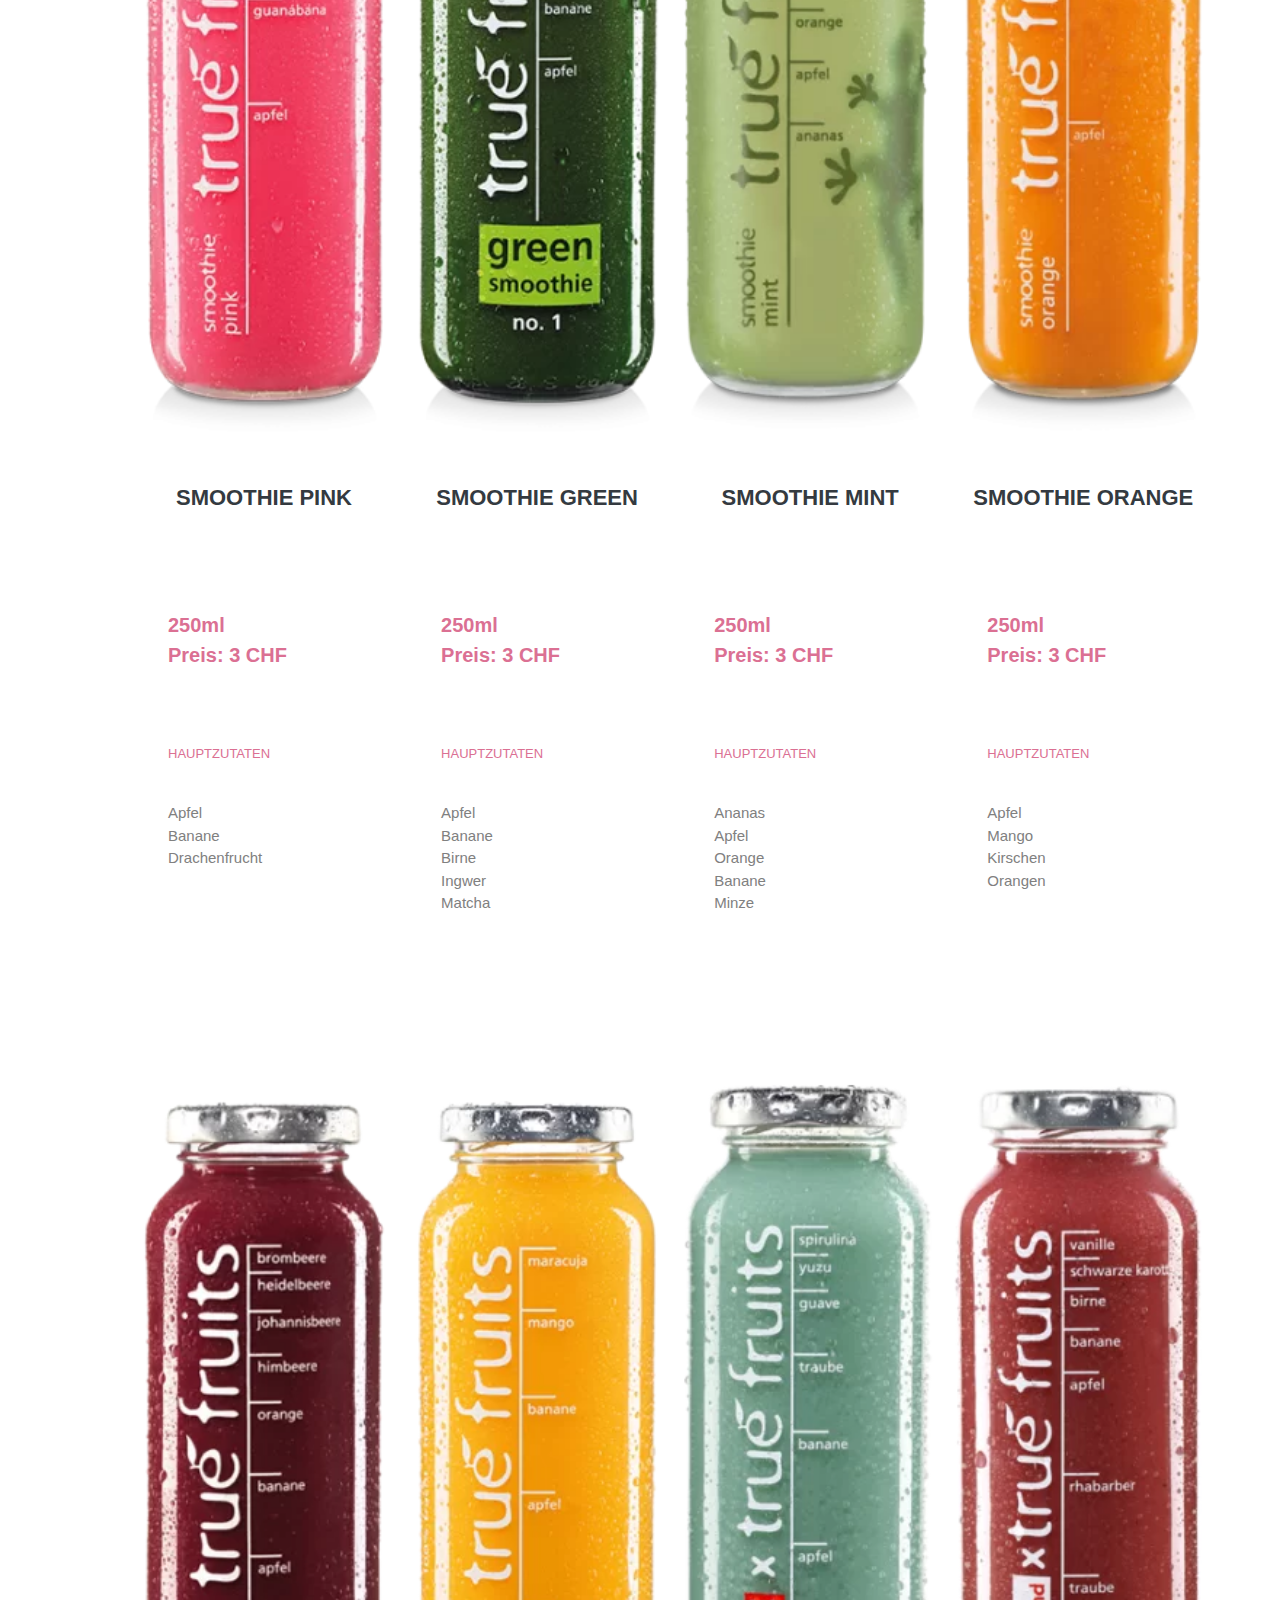
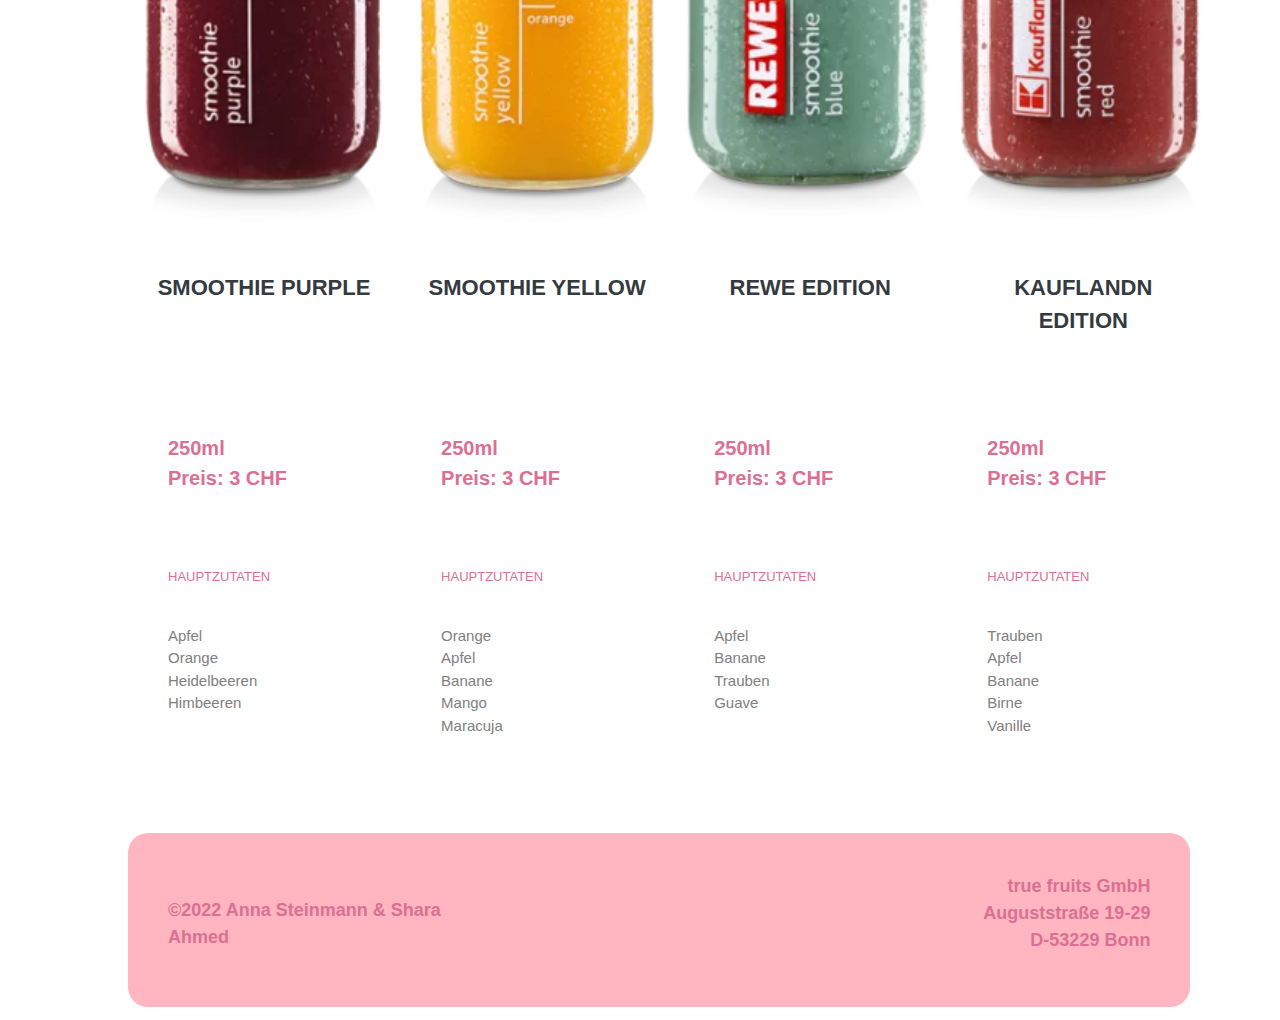
==== commit 75a327f8: "nav changes" ====
--- a/index.html
+++ b/index.html
@@ -29,11 +29,11 @@
               <a class="nav-link" href="#about-us">Über Uns</a>
             </li>
             <li class="nav-item">
-              <a class="nav-link" href="#smoothies">Unsere Smoothies</a>
+              <a class="nav-link" href="#smoothies">Sortiment</a>
             </li>
 
             <li class="nav-item">
-              <a href="detail.html">Smoothies</a>
+              <a  class="nav-link" href="detail.html">Smoothies</a>
 
             </li>
 
--- a/styles/styles.css
+++ b/styles/styles.css
@@ -27,8 +27,6 @@
     background-color: red;
     border: aquamarine;
     height: 120px!important;
-    //margin-right: 500px;
-    padding: 0;
 }
 
 h1 {
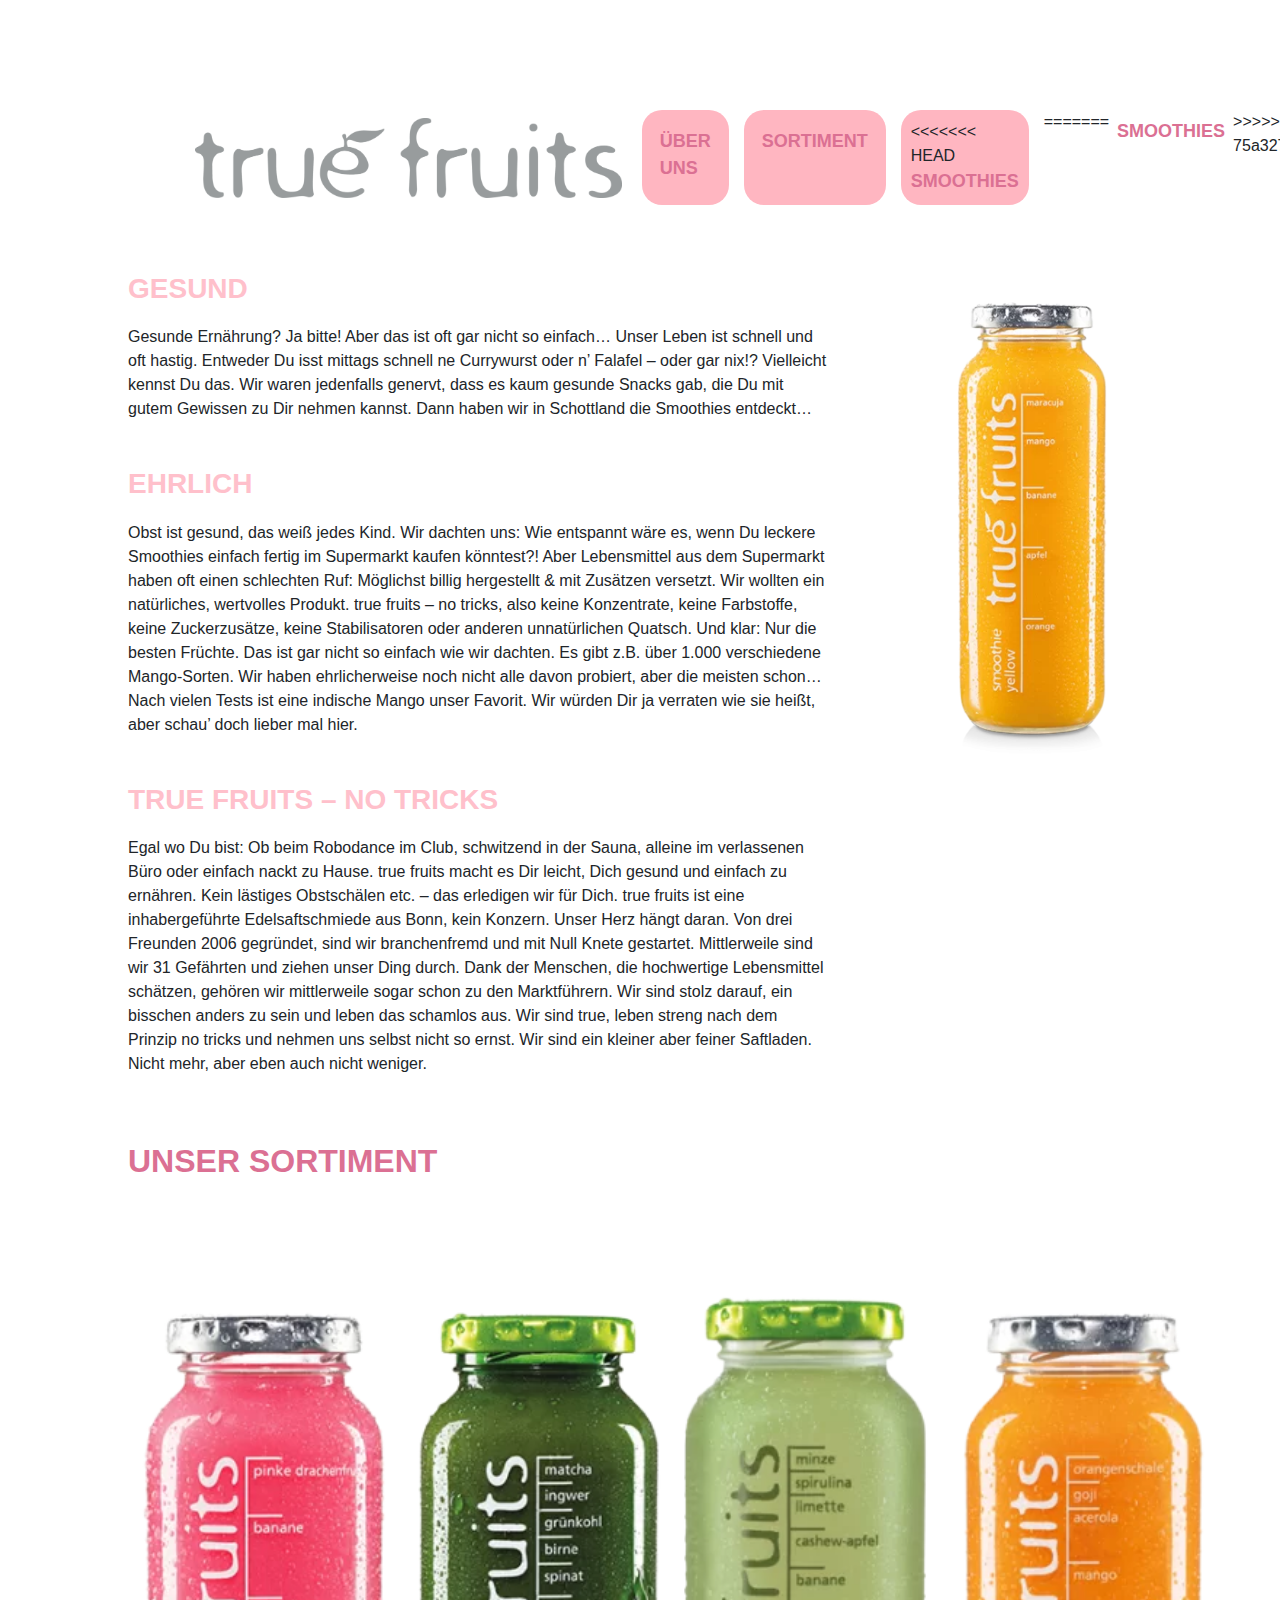
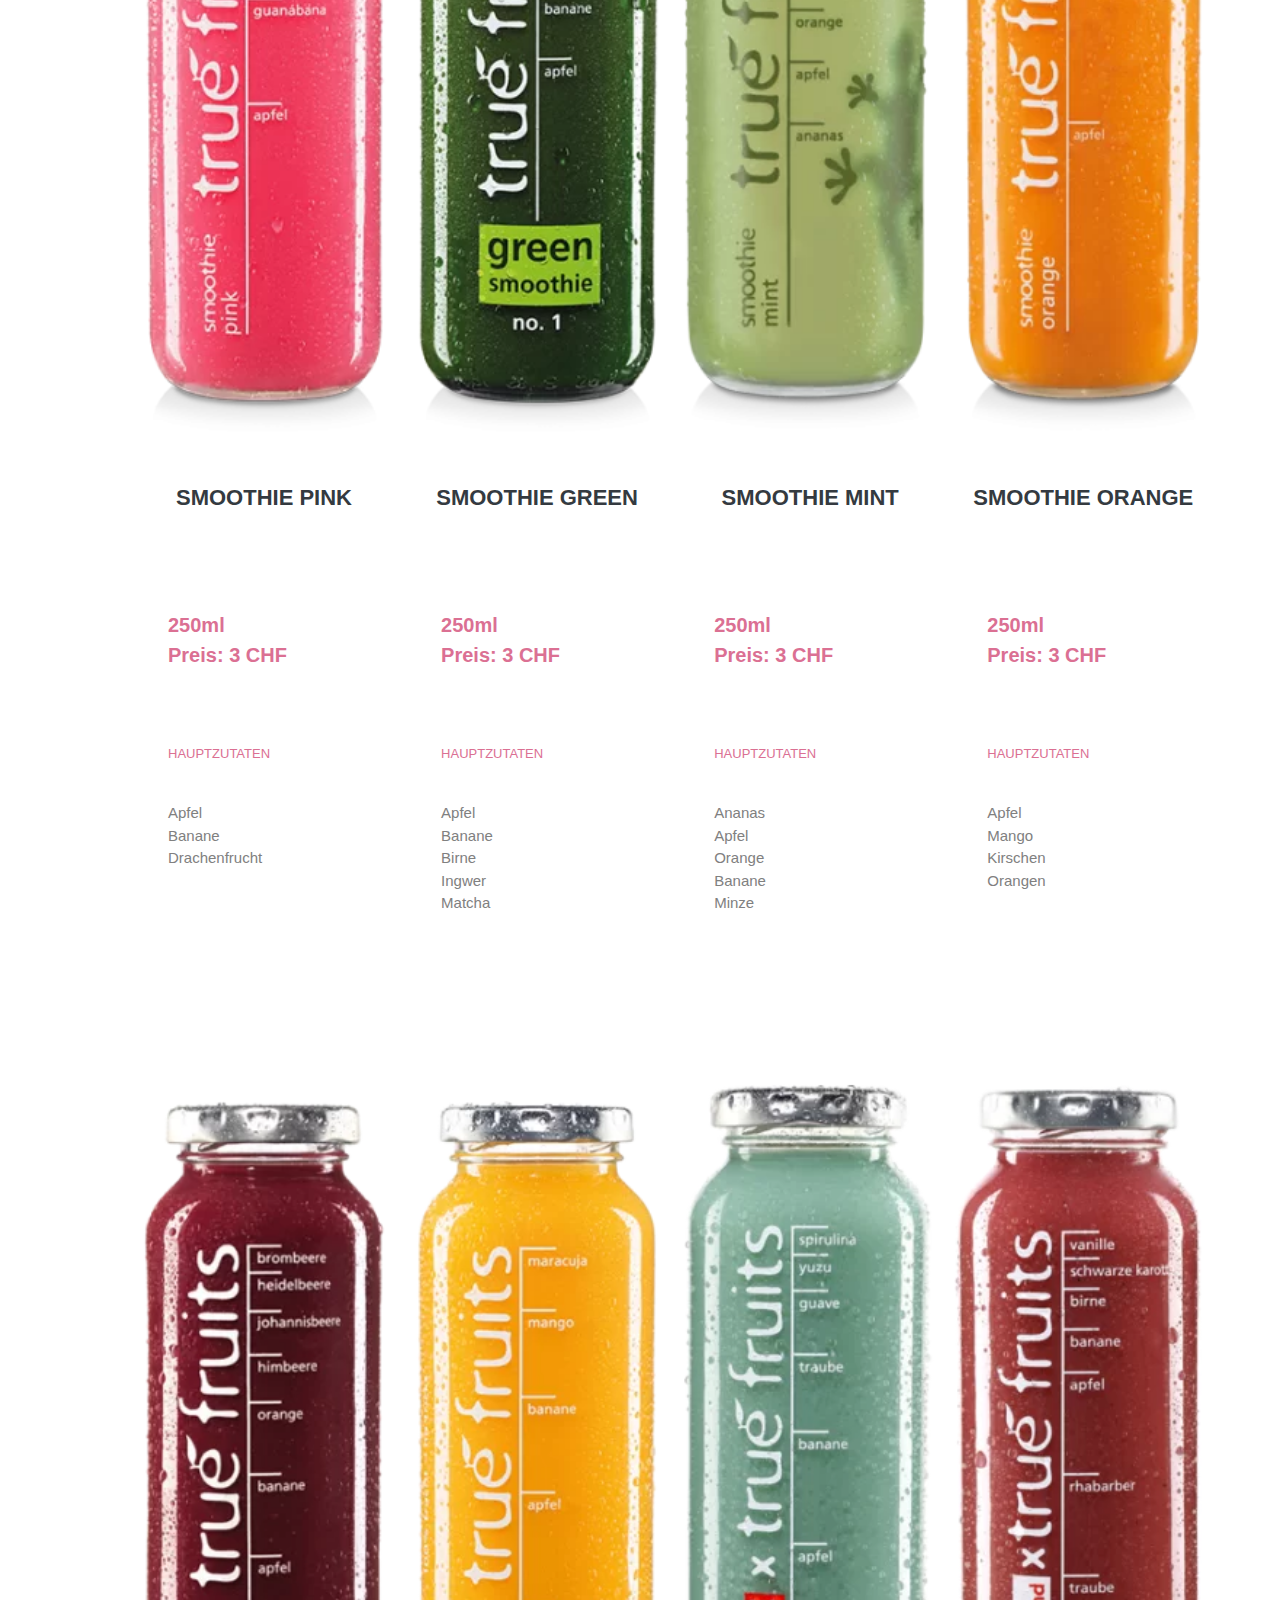
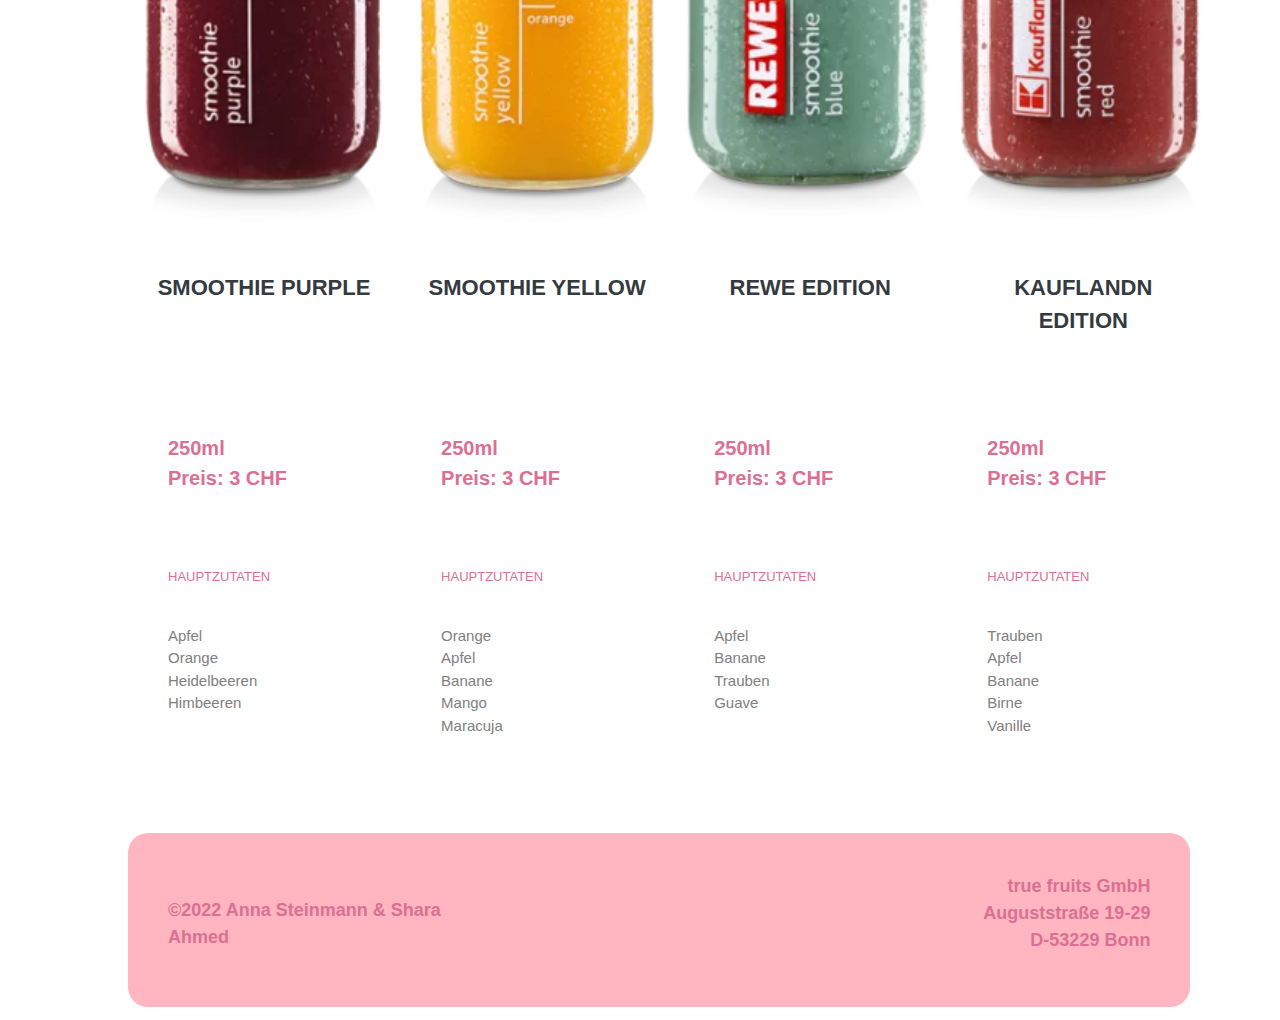
==== commit 561a0d6e: "changes" ====
--- a/index.html
+++ b/index.html
@@ -33,9 +33,14 @@
             </li>
 
             <li class="nav-item">
+<<<<<<< HEAD
+              <a href="detail.html">Smoothies</a>
+             </li>
+=======
               <a  class="nav-link" href="detail.html">Smoothies</a>
 
             </li>
+>>>>>>> 75a327f84c0b7230a26de16f45da9e972852107a
 
           </ul>
         </div>
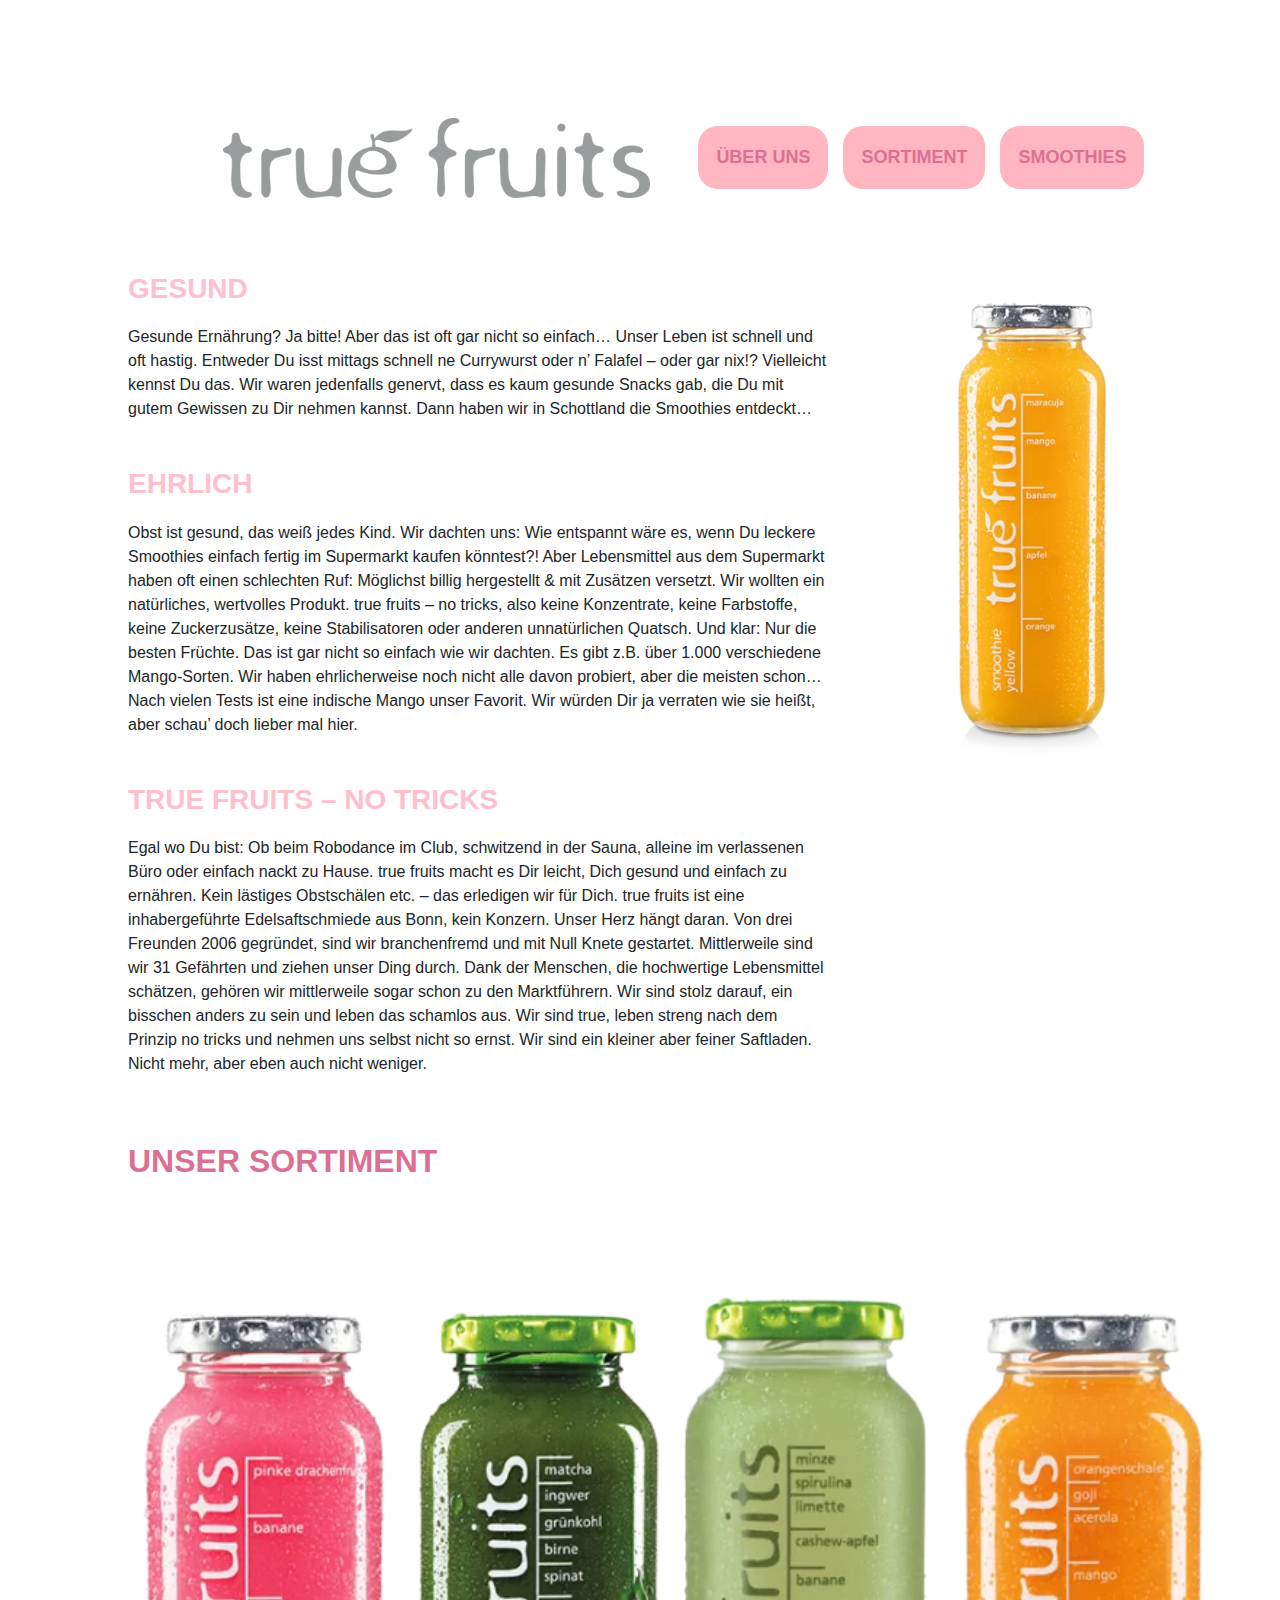
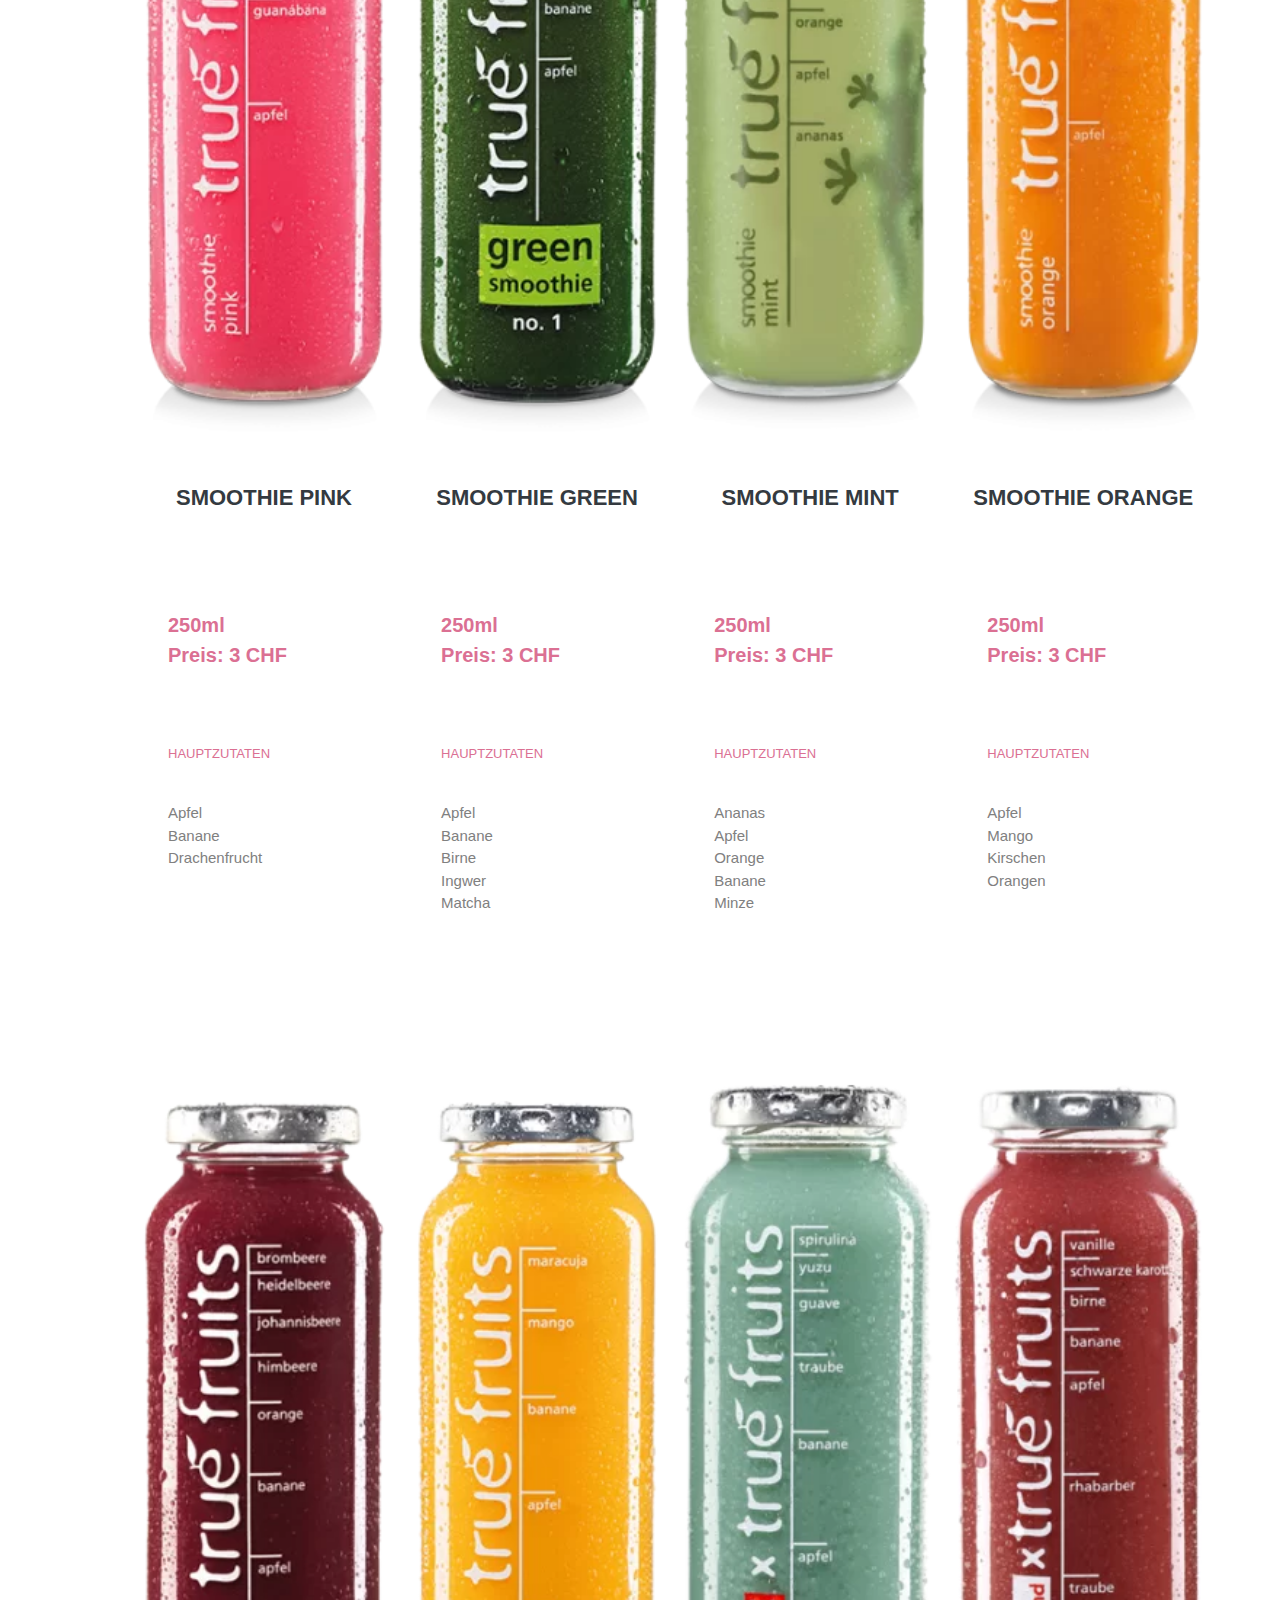
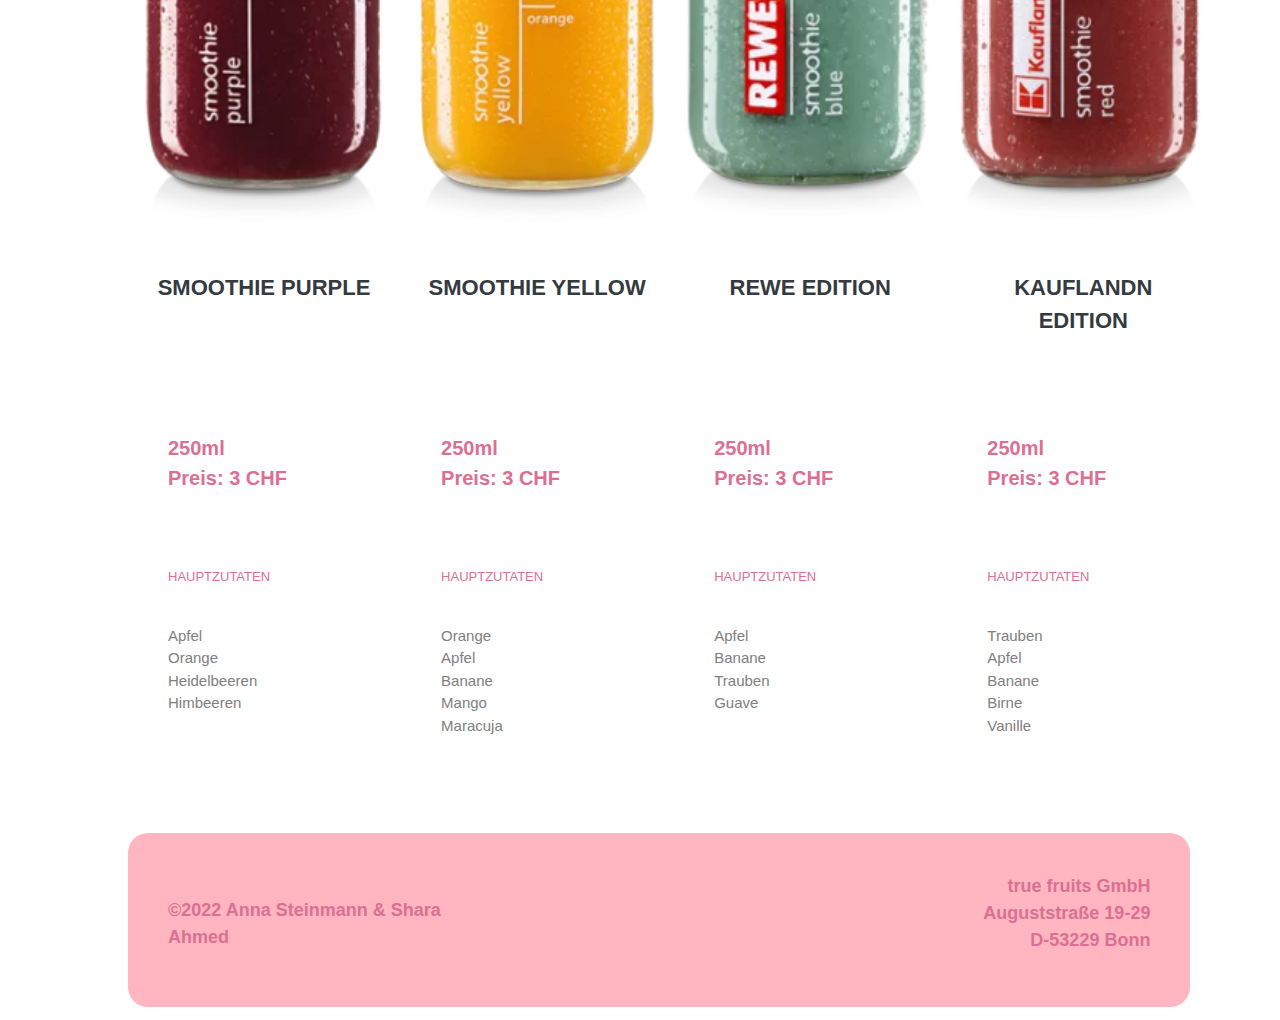
==== commit 0ed6904c: "styling fixes" ====
--- a/index.html
+++ b/index.html
@@ -32,15 +32,10 @@
               <a class="nav-link" href="#smoothies">Sortiment</a>
             </li>
 
-            <li class="nav-item">
-<<<<<<< HEAD
-              <a href="detail.html">Smoothies</a>
-             </li>
-=======
+             <li>
               <a  class="nav-link" href="detail.html">Smoothies</a>
 
             </li>
->>>>>>> 75a327f84c0b7230a26de16f45da9e972852107a
 
           </ul>
         </div>
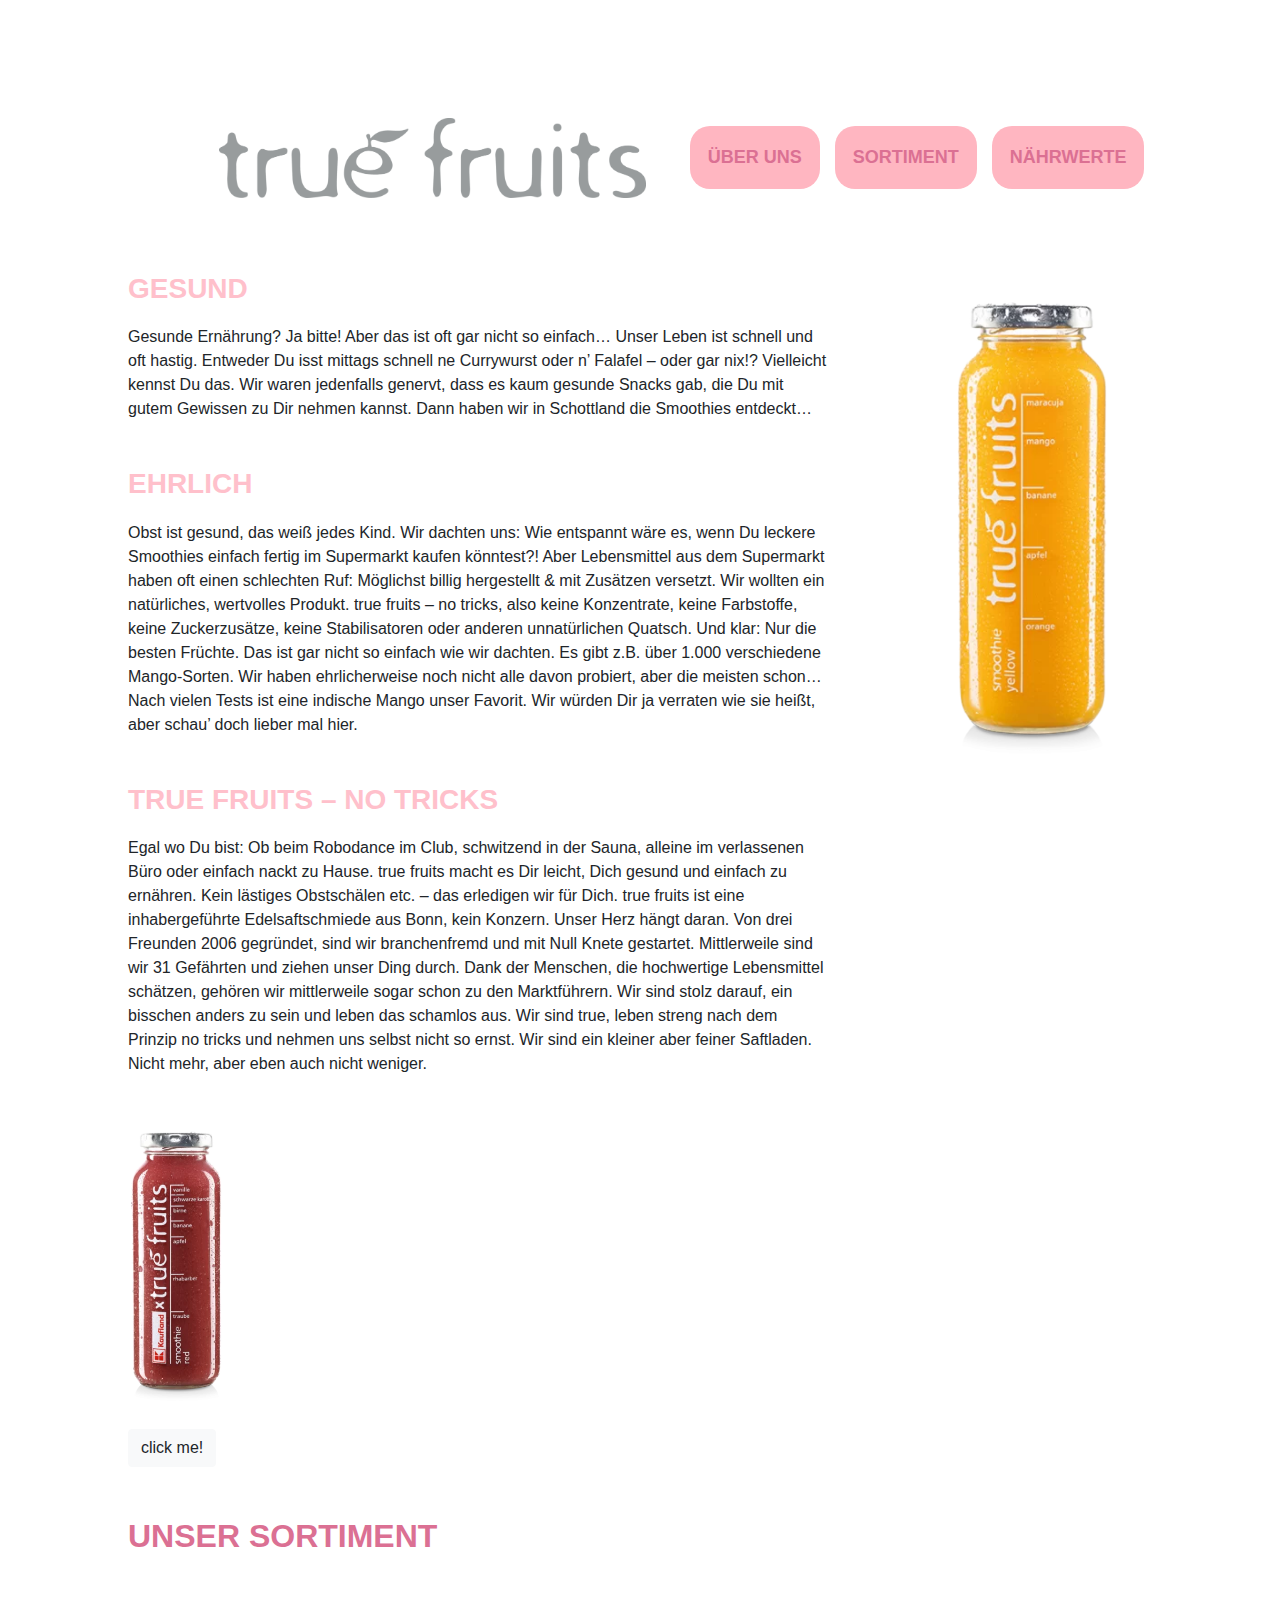
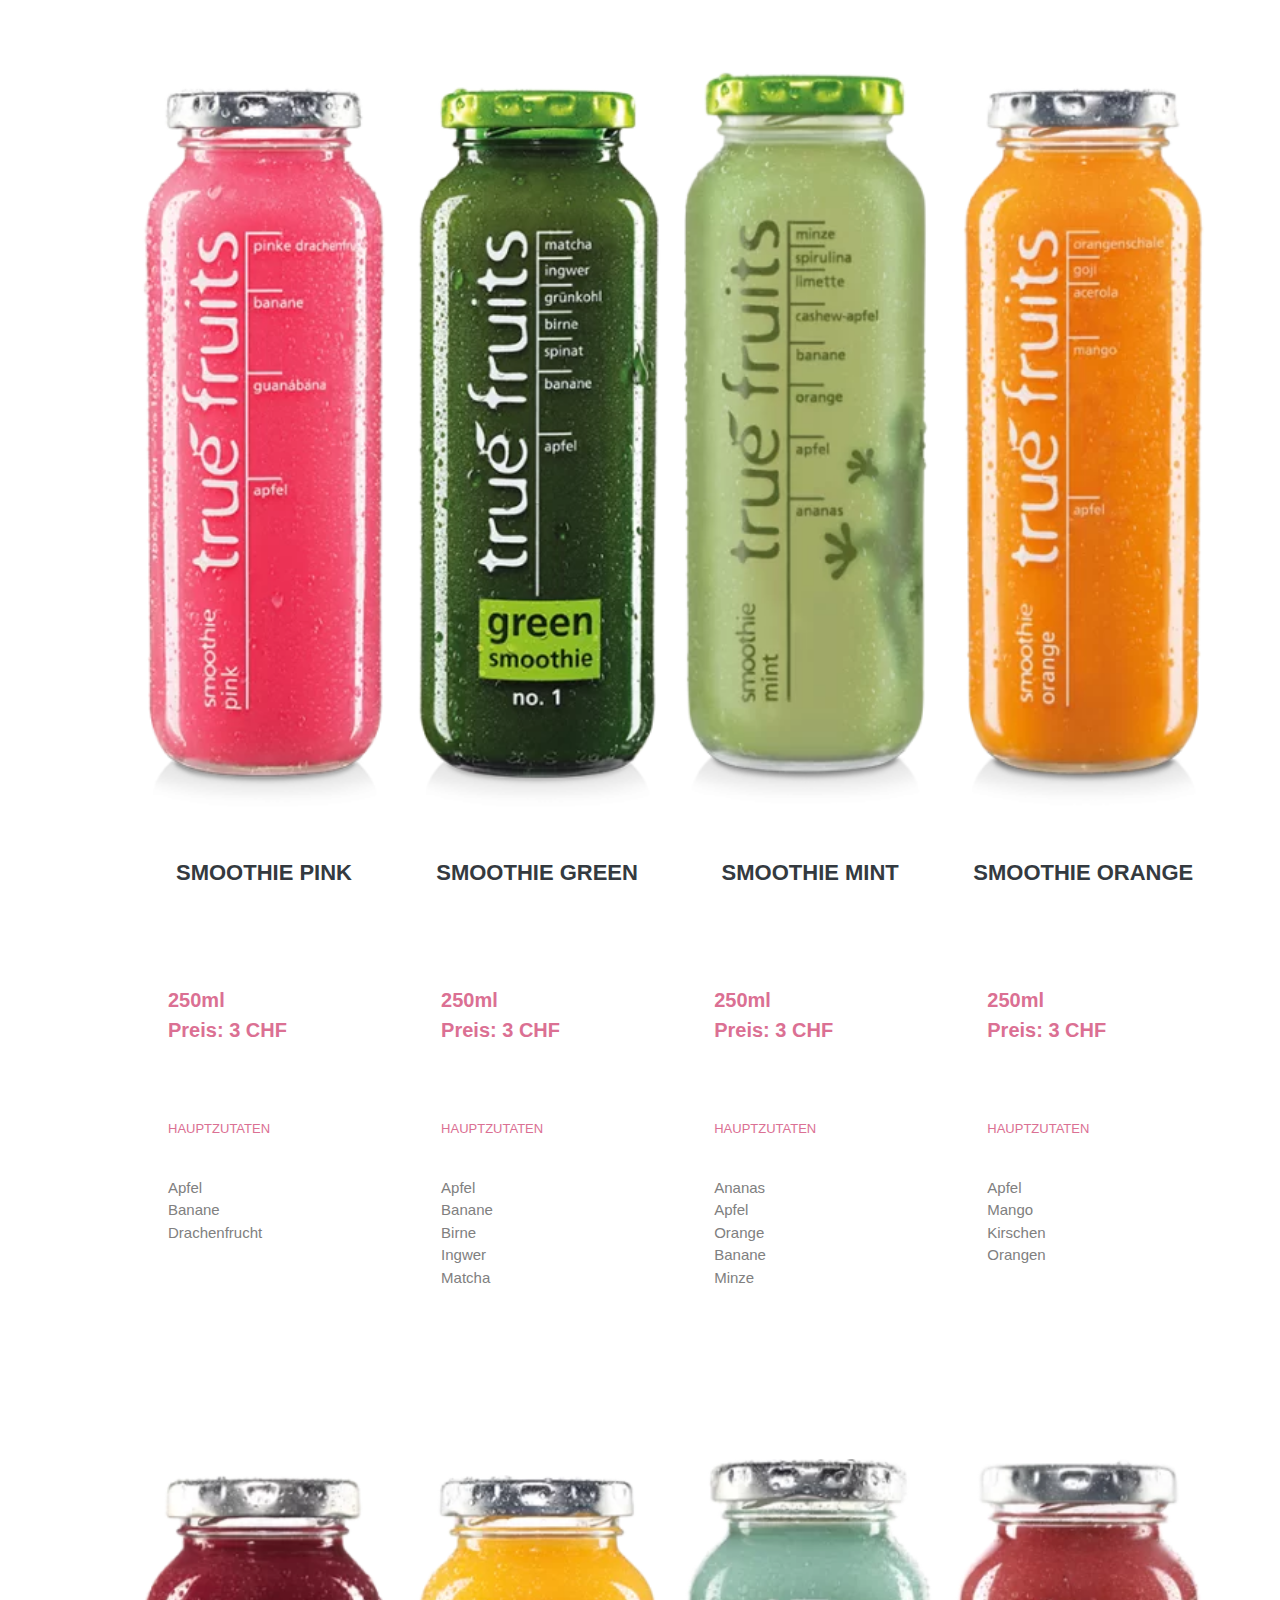
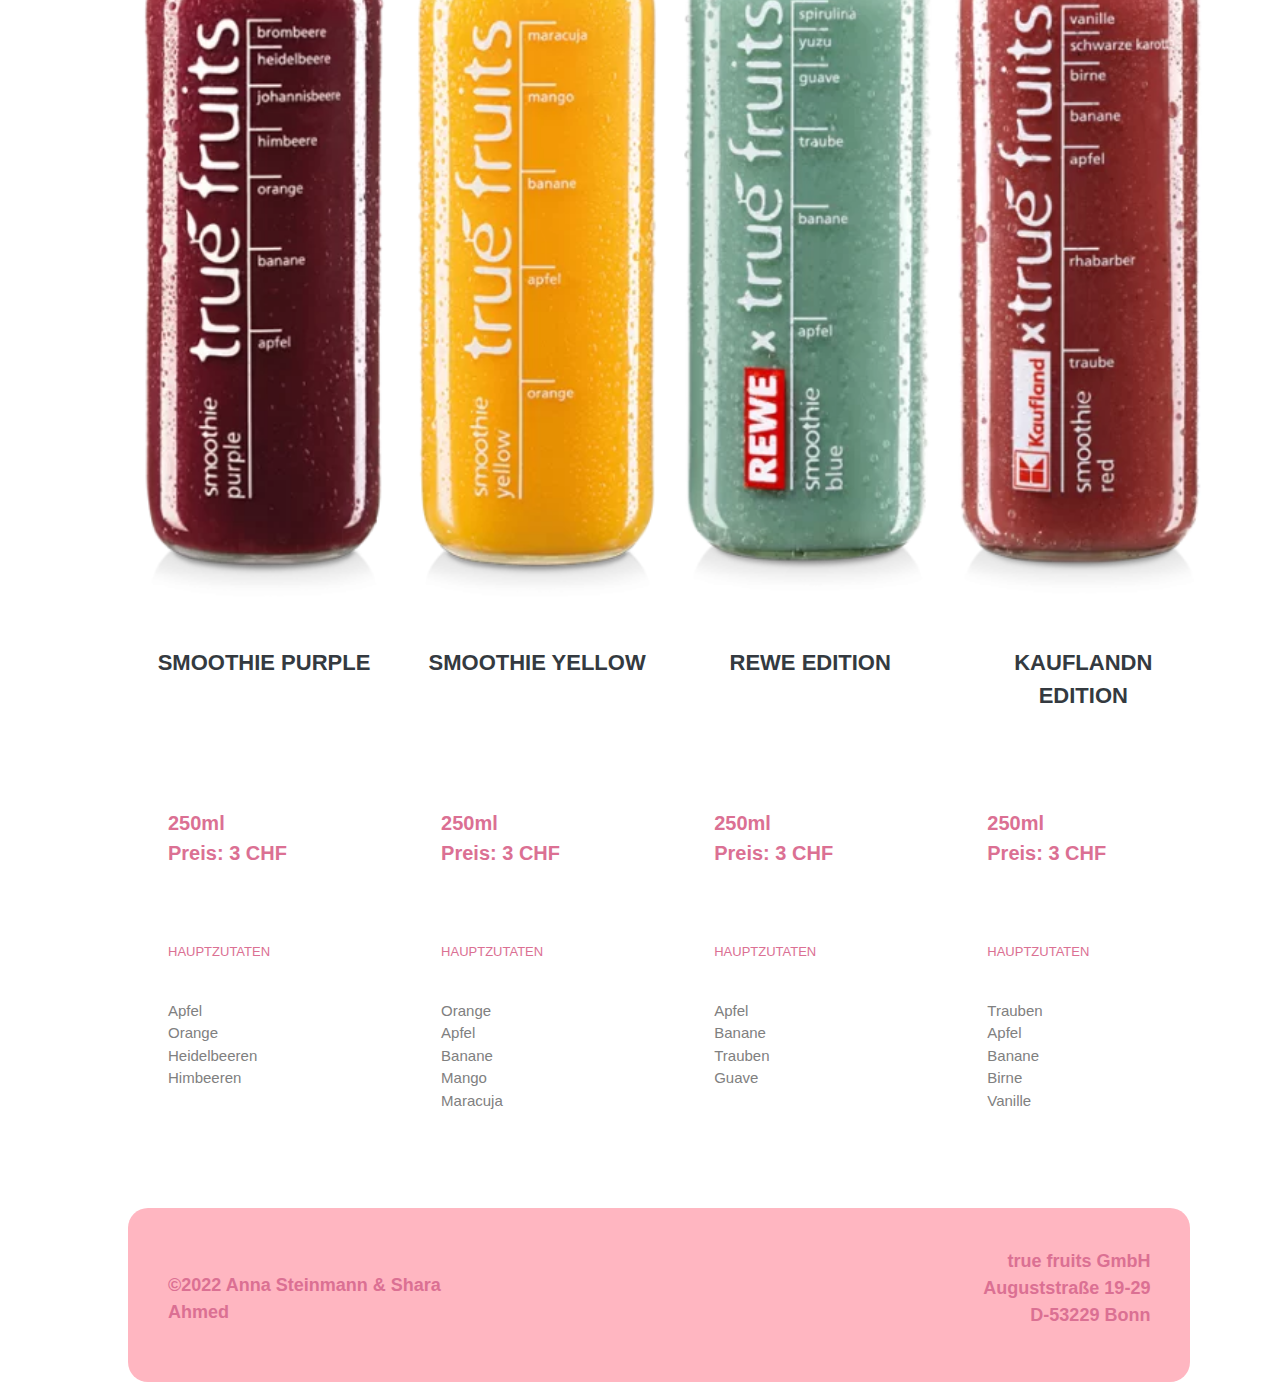
==== commit 57755739: "finialization" ====
--- a/index.html
+++ b/index.html
@@ -33,7 +33,7 @@
             </li>
 
              <li>
-              <a  class="nav-link" href="detail.html">Smoothies</a>
+              <a  class="nav-link" href="detail.html">Nährwerte</a>
 
             </li>
 
@@ -108,6 +108,25 @@
     </script>
 
 
+<div class="edition">
+    <p><img id="pic" src="img/carousel/Red_Smoothie_Kaufland_.webp" width= "100"></p>
+         <button class="btn btn-light" onclick="changePicture()"> click me! </button>
+            <script>
+                let xchange = true;
+                function changePicture(){
+                    let current = document.getElementById("pic");
+                    if (xchange){
+                        current.src = "img/carousel/Blue_Smoothie_Rewe_.webp";
+                        xchange = false;
+                    } else {
+                        current.src = "img/carousel/Red_Smoothie_Kaufland_.webp";
+                        xchange = true;
+                    }
+                }
+             </script>
+        </div>
+
+
 <div class="smoothie" id="smoothies">
     <h2 class="p2 text-uppercase font-weight-bold">Unser Sortiment</h2>
     <div class="fruit" id="fruit">
@@ -401,9 +420,6 @@
     <!-- jQuery first, then Popper.js, then Bootstrap JS -->
     <script src="https://cdn.jsdelivr.net/npm/bootstrap@5.1.3/dist/js/bootstrap.bundle.min.js" integrity="sha384-ka7Sk0Gln4gmtz2MlQnikT1wXgYsOg+OMhuP+IlRH9sENBO0LRn5q+8nbTov4+1p" crossorigin="anonymous"></script>
   
- <script src="scripts/main.js"></script>
-    <script src="scripts/detail-json.js"></script>
-  
     <script src="scripts/main.js"></script>
     <script src="scripts/smoothies.js"></script>
 
